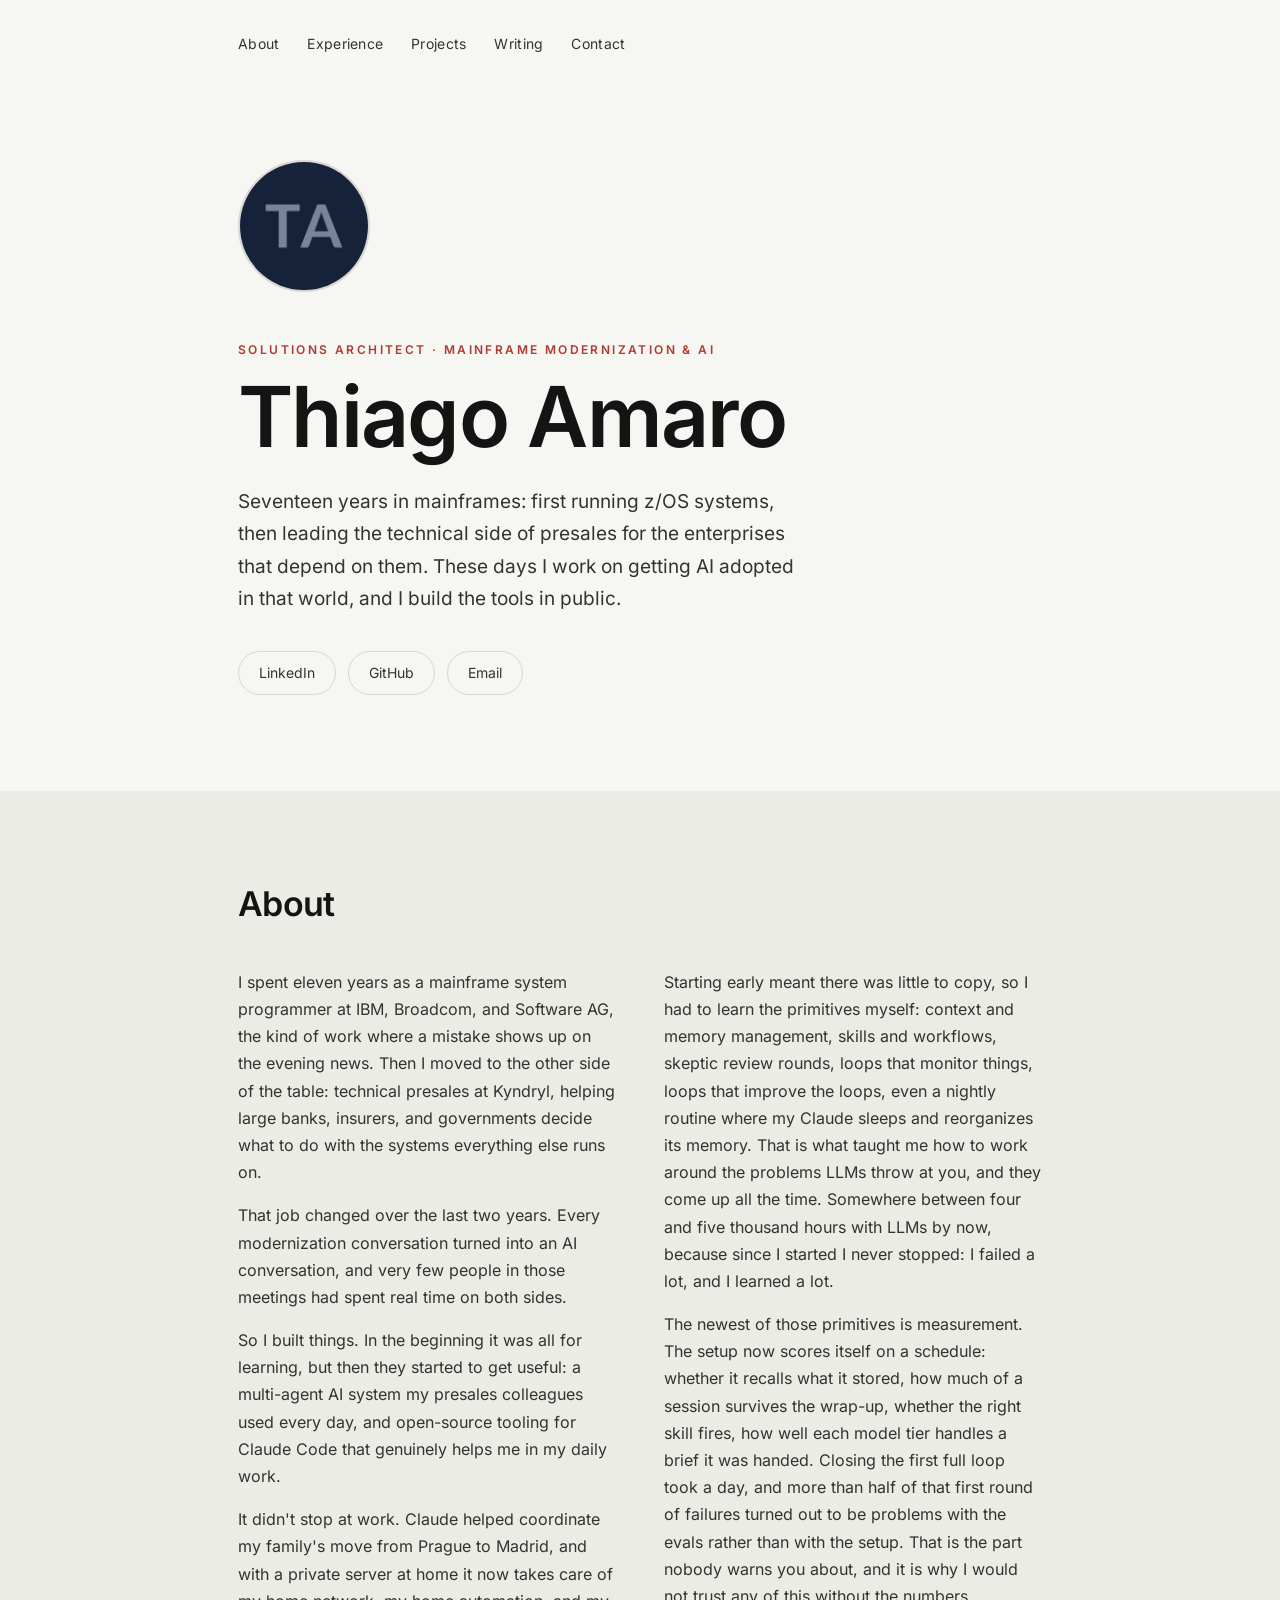
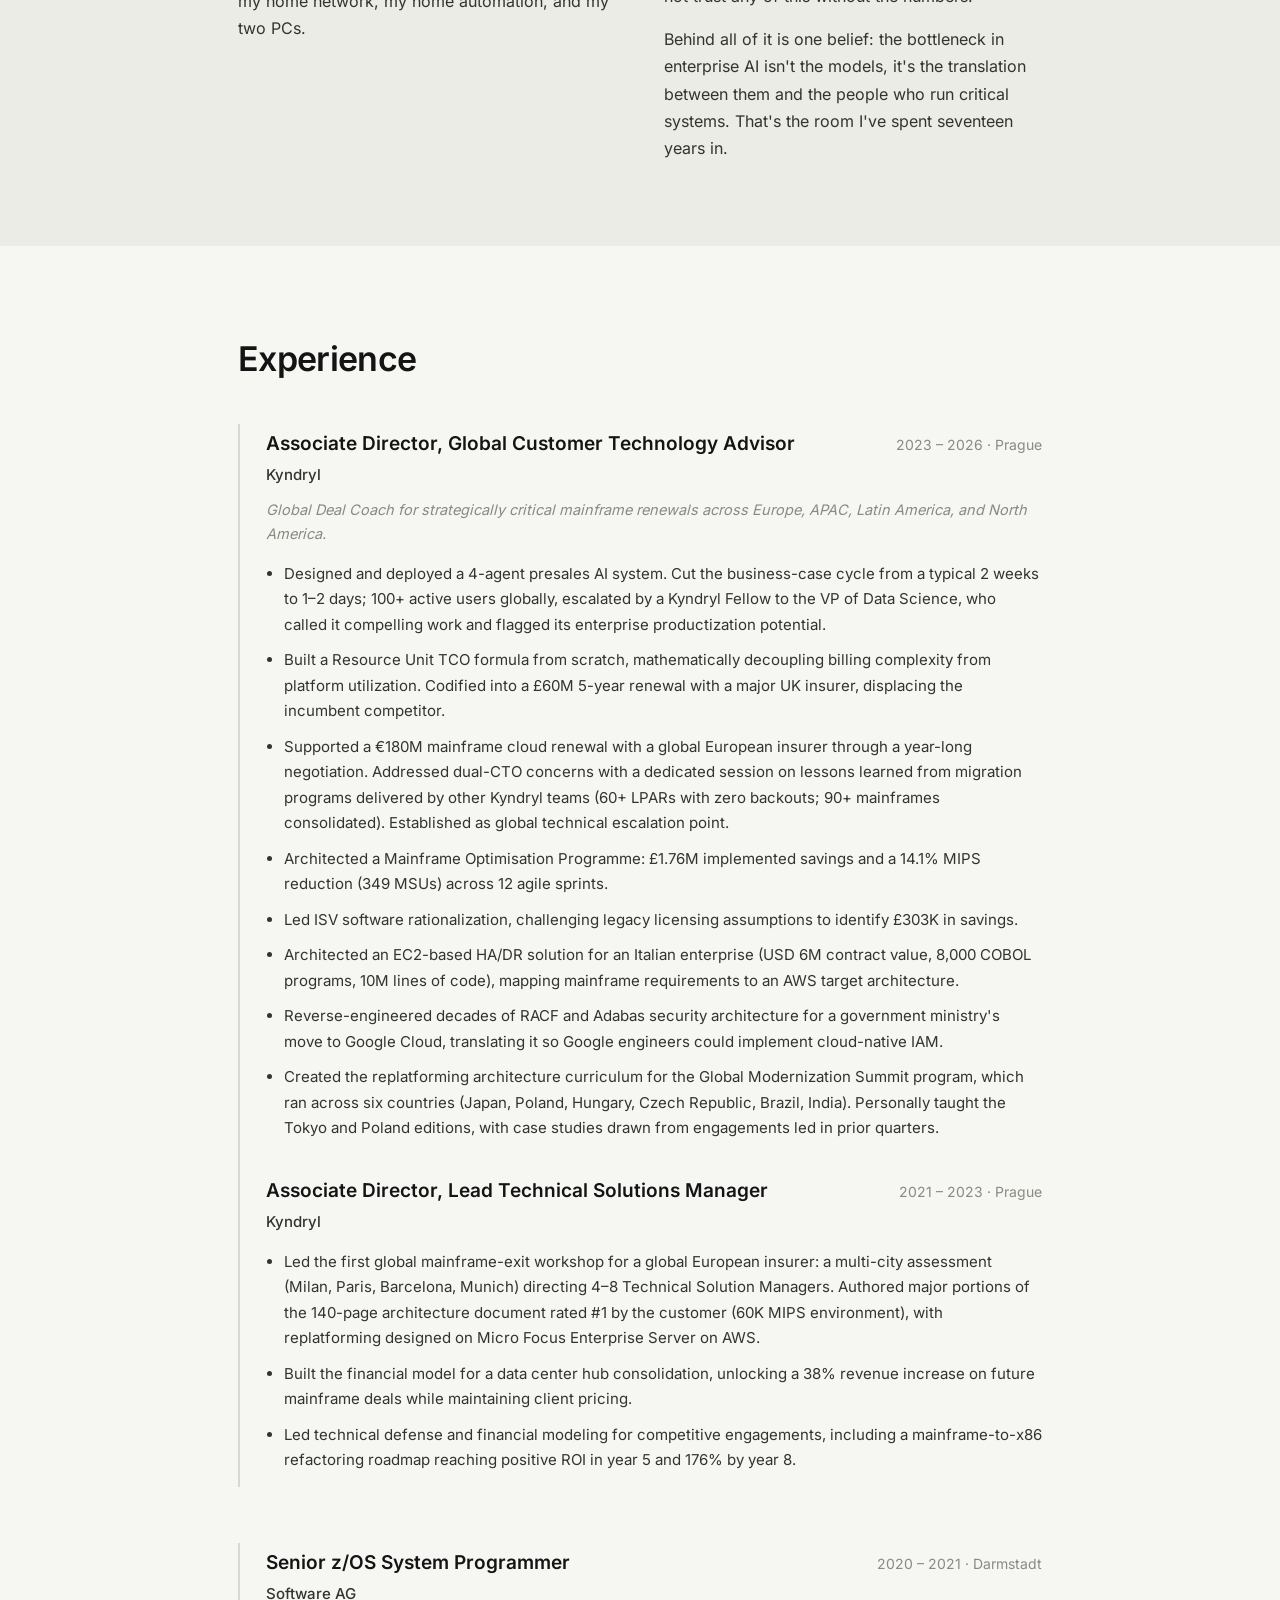
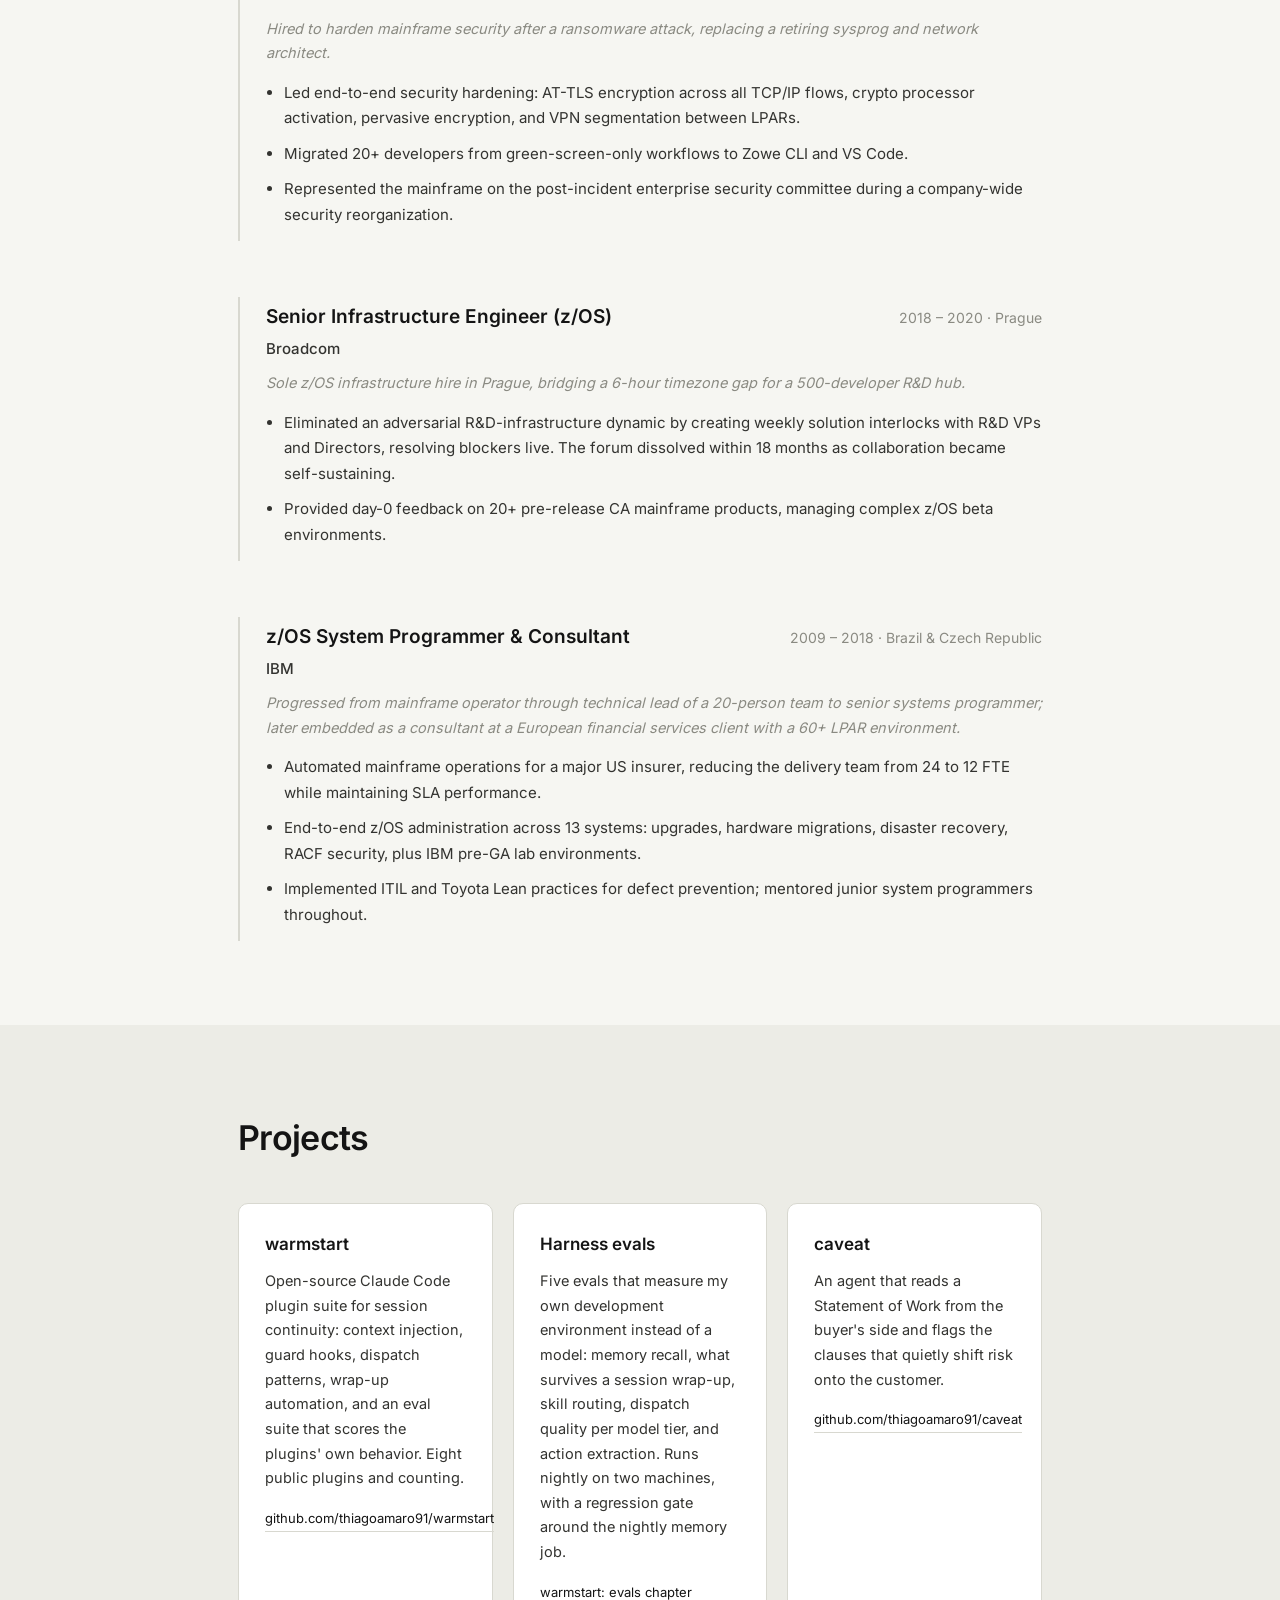
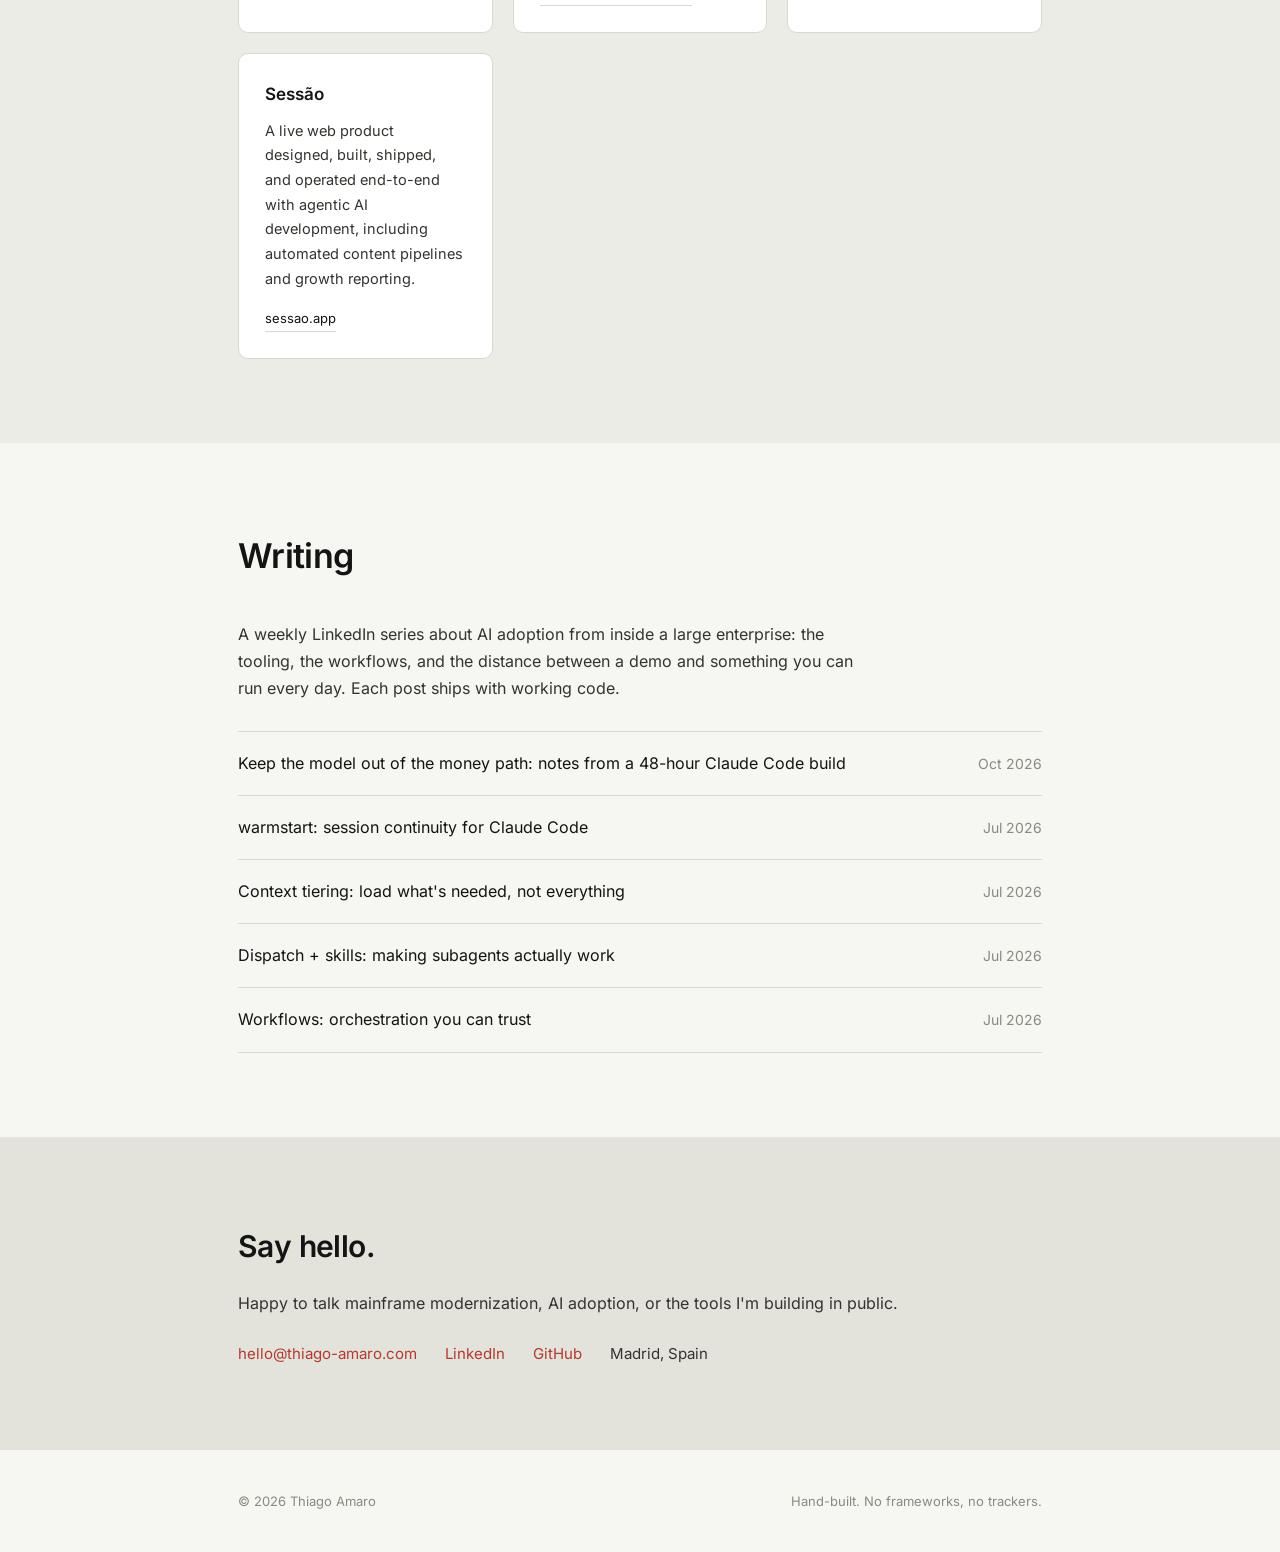
==== index.html @ dc3baa84 "writing: hackathon write-up page with animated figures (draft for review) Co-Authored-By: Claude Opu" ====
<!DOCTYPE html>
<html lang="en">
<head>
<meta charset="utf-8">
<meta name="viewport" content="width=device-width, initial-scale=1">
<title>Thiago Amaro | Solutions Architect, Mainframe Modernization &amp; AI</title>
<meta name="description" content="Seventeen years in mainframes: first running z/OS systems, then leading the technical side of presales. Now working on AI adoption in the enterprise, tools built in public.">
<meta property="og:title" content="Thiago Amaro | Solutions Architect">
<meta property="og:description" content="Mainframe modernization and AI. Building in public.">
<meta property="og:url" content="https://thiago-amaro.com">
<meta property="og:type" content="website">
<meta name="theme-color" media="(prefers-color-scheme: light)" content="#f6f6f2">
<meta name="theme-color" media="(prefers-color-scheme: dark)" content="#111111">
<link rel="icon" type="image/svg+xml" href="assets/favicon.svg">
<link rel="stylesheet" href="styles.css">
</head>
<body>

<nav>
  <div class="wrap">
    <a href="#about">About</a>
    <a href="#experience">Experience</a>
    <a href="#projects">Projects</a>
    <a href="#writing">Writing</a>
    <a href="#contact">Contact</a>
  </div>
</nav>

<header class="hero">
  <div class="wrap">
    <img class="avatar" src="assets/headshot.jpg" alt="Thiago Amaro" width="132" height="132">
    <div class="eyebrow">Solutions Architect &middot; Mainframe Modernization &amp; AI</div>
    <h1>Thiago Amaro</h1>
    <p class="pitch">Seventeen years in mainframes: first running z/OS systems, then leading the technical side of presales for the enterprises that depend on them. These days I work on getting AI adopted in that world, and I build the tools in public.</p>
    <div class="hero-links">
      <a href="https://www.linkedin.com/in/thiagoamarosilva/">LinkedIn</a>
      <a href="https://github.com/thiagoamaro91">GitHub</a>
      <a href="#contact">Email</a>
    </div>
  </div>
</header>


<section class="alt" id="about">
  <div class="wrap">
    <h2>About</h2>
    <div class="cols">
      <div>
        <p>I spent eleven years as a mainframe system programmer at IBM, Broadcom, and Software AG, the kind of work where a mistake shows up on the evening news. Then I moved to the other side of the table: technical presales at Kyndryl, helping large banks, insurers, and governments decide what to do with the systems everything else runs on.</p>
        <p>That job changed over the last two years. Every modernization conversation turned into an AI conversation, and very few people in those meetings had spent real time on both sides.</p>
        <p>So I built things. In the beginning it was all for learning, but then they started to get useful: a multi-agent AI system my presales colleagues used every day, and open-source tooling for Claude Code that genuinely helps me in my daily work.</p>
        <p>It didn't stop at work. Claude helped coordinate my family's move from Prague to Madrid, and with a private server at home it now takes care of my home network, my home automation, and my two PCs.</p>
      </div>
      <div>
        <p>Starting early meant there was little to copy, so I had to learn the primitives myself: context and memory management, skills and workflows, skeptic review rounds, loops that monitor things, loops that improve the loops, even a nightly routine where my Claude sleeps and reorganizes its memory. That is what taught me how to work around the problems LLMs throw at you, and they come up all the time. Somewhere between four and five thousand hours with LLMs by now, because since I started I never stopped: I failed a lot, and I learned a lot.</p>
        <p>The newest of those primitives is measurement. The setup now scores itself on a schedule: whether it recalls what it stored, how much of a session survives the wrap-up, whether the right skill fires, how well each model tier handles a brief it was handed. Closing the first full loop took a day, and more than half of that first round of failures turned out to be problems with the evals rather than with the setup. That is the part nobody warns you about, and it is why I would not trust any of this without the numbers.</p>
        <p>Behind all of it is one belief: the bottleneck in enterprise AI isn't the models, it's the translation between them and the people who run critical systems. That's the room I've spent seventeen years in.</p>
      </div>
    </div>
  </div>
</section>

<section id="experience">
  <div class="wrap">
    <h2>Experience</h2>

    <div class="job">
      <div class="job-head">
        <div><h3>Associate Director, Global Customer Technology Advisor</h3><div class="org">Kyndryl</div></div>
        <div class="dates">2023 &ndash; 2026 &middot; Prague</div>
      </div>
      <p class="role-context">Global Deal Coach for strategically critical mainframe renewals across Europe, APAC, Latin America, and North America.</p>
      <ul>
        <li>Designed and deployed a 4-agent presales AI system. Cut the business-case cycle from a typical 2 weeks to 1&ndash;2 days; 100+ active users globally, escalated by a Kyndryl Fellow to the VP of Data Science, who called it compelling work and flagged its enterprise productization potential.</li>
        <li>Built a Resource Unit TCO formula from scratch, mathematically decoupling billing complexity from platform utilization. Codified into a £60M 5-year renewal with a major UK insurer, displacing the incumbent competitor.</li>
        <li>Supported a €180M mainframe cloud renewal with a global European insurer through a year-long negotiation. Addressed dual-CTO concerns with a dedicated session on lessons learned from migration programs delivered by other Kyndryl teams (60+ LPARs with zero backouts; 90+ mainframes consolidated). Established as global technical escalation point.</li>
        <li>Architected a Mainframe Optimisation Programme: £1.76M implemented savings and a 14.1% MIPS reduction (349 MSUs) across 12 agile sprints.</li>
        <li>Led ISV software rationalization, challenging legacy licensing assumptions to identify £303K in savings.</li>
        <li>Architected an EC2-based HA/DR solution for an Italian enterprise (USD 6M contract value, 8,000 COBOL programs, 10M lines of code), mapping mainframe requirements to an AWS target architecture.</li>
        <li>Reverse-engineered decades of RACF and Adabas security architecture for a government ministry's move to Google Cloud, translating it so Google engineers could implement cloud-native IAM.</li>
        <li>Created the replatforming architecture curriculum for the Global Modernization Summit program, which ran across six countries (Japan, Poland, Hungary, Czech Republic, Brazil, India). Personally taught the Tokyo and Poland editions, with case studies drawn from engagements led in prior quarters.</li>
      </ul>

      <div class="job-head role2">
        <div><h3>Associate Director, Lead Technical Solutions Manager</h3><div class="org">Kyndryl</div></div>
        <div class="dates">2021 &ndash; 2023 &middot; Prague</div>
      </div>
      <ul>
        <li>Led the first global mainframe-exit workshop for a global European insurer: a multi-city assessment (Milan, Paris, Barcelona, Munich) directing 4&ndash;8 Technical Solution Managers. Authored major portions of the 140-page architecture document rated #1 by the customer (60K MIPS environment), with replatforming designed on Micro Focus Enterprise Server on AWS.</li>
        <li>Built the financial model for a data center hub consolidation, unlocking a 38% revenue increase on future mainframe deals while maintaining client pricing.</li>
        <li>Led technical defense and financial modeling for competitive engagements, including a mainframe-to-x86 refactoring roadmap reaching positive ROI in year 5 and 176% by year 8.</li>
      </ul>
    </div>

    <div class="job">
      <div class="job-head">
        <div><h3>Senior z/OS System Programmer</h3><div class="org">Software AG</div></div>
        <div class="dates">2020 &ndash; 2021 &middot; Darmstadt</div>
      </div>
      <p class="role-context">Hired to harden mainframe security after a ransomware attack, replacing a retiring sysprog and network architect.</p>
      <ul>
        <li>Led end-to-end security hardening: AT-TLS encryption across all TCP/IP flows, crypto processor activation, pervasive encryption, and VPN segmentation between LPARs.</li>
        <li>Migrated 20+ developers from green-screen-only workflows to Zowe CLI and VS Code.</li>
        <li>Represented the mainframe on the post-incident enterprise security committee during a company-wide security reorganization.</li>
      </ul>
    </div>

    <div class="job">
      <div class="job-head">
        <div><h3>Senior Infrastructure Engineer (z/OS)</h3><div class="org">Broadcom</div></div>
        <div class="dates">2018 &ndash; 2020 &middot; Prague</div>
      </div>
      <p class="role-context">Sole z/OS infrastructure hire in Prague, bridging a 6-hour timezone gap for a 500-developer R&amp;D hub.</p>
      <ul>
        <li>Eliminated an adversarial R&amp;D-infrastructure dynamic by creating weekly solution interlocks with R&amp;D VPs and Directors, resolving blockers live. The forum dissolved within 18 months as collaboration became self-sustaining.</li>
        <li>Provided day-0 feedback on 20+ pre-release CA mainframe products, managing complex z/OS beta environments.</li>
      </ul>
    </div>

    <div class="job">
      <div class="job-head">
        <div><h3>z/OS System Programmer &amp; Consultant</h3><div class="org">IBM</div></div>
        <div class="dates">2009 &ndash; 2018 &middot; Brazil &amp; Czech Republic</div>
      </div>
      <p class="role-context">Progressed from mainframe operator through technical lead of a 20-person team to senior systems programmer; later embedded as a consultant at a European financial services client with a 60+ LPAR environment.</p>
      <ul>
        <li>Automated mainframe operations for a major US insurer, reducing the delivery team from 24 to 12 FTE while maintaining SLA performance.</li>
        <li>End-to-end z/OS administration across 13 systems: upgrades, hardware migrations, disaster recovery, RACF security, plus IBM pre-GA lab environments.</li>
        <li>Implemented ITIL and Toyota Lean practices for defect prevention; mentored junior system programmers throughout.</li>
      </ul>
    </div>

  </div>
</section>

<section class="alt" id="projects">
  <div class="wrap">
    <h2>Projects</h2>
    <div class="grid">
      <div class="proj">
        <h3>warmstart</h3>
        <p>Open-source Claude Code plugin suite for session continuity: context injection, guard hooks, dispatch patterns, wrap-up automation, and an eval suite that scores the plugins' own behavior. Eight public plugins and counting.</p>
        <a href="https://github.com/thiagoamaro91/warmstart">github.com/thiagoamaro91/warmstart</a>
      </div>
      <div class="proj">
        <h3>Harness evals</h3>
        <p>Five evals that measure my own development environment instead of a model: memory recall, what survives a session wrap-up, skill routing, dispatch quality per model tier, and action extraction. Runs nightly on two machines, with a regression gate around the nightly memory job.</p>
        <a href="https://github.com/thiagoamaro91/warmstart/tree/main/evals">warmstart: evals chapter</a>
      </div>
      <div class="proj">
        <h3>caveat</h3>
        <p>An agent that reads a Statement of Work from the buyer's side and flags the clauses that quietly shift risk onto the customer.</p>
        <a href="https://github.com/thiagoamaro91/caveat">github.com/thiagoamaro91/caveat</a>
      </div>
      <div class="proj">
        <h3>Sessão</h3>
        <p>A live web product designed, built, shipped, and operated end-to-end with agentic AI development, including automated content pipelines and growth reporting.</p>
        <a href="https://sessao.app">sessao.app</a>
      </div>
    </div>
  </div>
</section>

<section id="writing">
  <div class="wrap">
    <h2>Writing</h2>
    <p class="series-note">A weekly LinkedIn series about AI adoption from inside a large enterprise: the tooling, the workflows, and the distance between a demo and something you can run every day. Each post ships with working code.</p>
    <div class="post">
      <a href="writing/hackathon-madrid/">Keep the model out of the money path: notes from a 48-hour Claude Code build</a>
      <span class="date">Oct 2026</span>
    </div>
    <div class="post">
      <a href="https://www.linkedin.com/posts/thiagoamarosilva_this-week-i-said-id-start-small-with-something-ugcPost-7483789838077374464-bOV5/">warmstart: session continuity for Claude Code</a>
      <span class="date">Jul 2026</span>
    </div>
    <div class="post">
      <a href="https://www.linkedin.com/feed/update/urn:li:activity:7484247660661506049/">Context tiering: load what's needed, not everything</a>
      <span class="date">Jul 2026</span>
    </div>
    <div class="post">
      <a href="https://www.linkedin.com/feed/update/urn:li:activity:7484966359957864448/">Dispatch + skills: making subagents actually work</a>
      <span class="date">Jul 2026</span>
    </div>
    <div class="post">
      <a href="https://www.linkedin.com/feed/update/urn:li:ugcPost:7485718754266550273/">Workflows: orchestration you can trust</a>
      <span class="date">Jul 2026</span>
    </div>
  </div>
</section>

<section class="contact" id="contact">
  <div class="wrap">
    <div class="big">Say hello.</div>
    <p>Happy to talk mainframe modernization, AI adoption, or the tools I'm building in public.</p>
    <div class="rows">
      <a href="mailto:hello@thiago-amaro.com">hello@thiago-amaro.com</a>
      <a href="https://www.linkedin.com/in/thiagoamarosilva/">LinkedIn</a>
      <a href="https://github.com/thiagoamaro91">GitHub</a>
      <span>Madrid, Spain</span>
    </div>
  </div>
</section>

<footer>
  <div class="wrap">
    <span>&copy; 2026 Thiago Amaro</span>
    <span>Hand-built. No frameworks, no trackers.</span>
  </div>
</footer>

</body>
</html>
---- styles.css ----
@font-face { font-family: 'Inter'; font-style: normal; font-weight: 400; font-display: swap; src: url('assets/fonts/inter-v20-latin-regular.woff2') format('woff2'); }
  @font-face { font-family: 'Inter'; font-style: normal; font-weight: 500; font-display: swap; src: url('assets/fonts/inter-v20-latin-500.woff2') format('woff2'); }
  @font-face { font-family: 'Inter'; font-style: normal; font-weight: 600; font-display: swap; src: url('assets/fonts/inter-v20-latin-600.woff2') format('woff2'); }

  /* Swiss theme: light is the default, dark follows the visitor's OS setting */
  :root {
    color-scheme: light dark;
    --bg: #f6f6f2;
    --bg-alt: #ecece6;
    --bg-deep: #e3e3db;
    --card: #ffffff;
    --border: #d8d8d0;
    --cream: #141414;
    --body: #333330;
    --muted: #8a8a82;
    --accent: #b13a32;
  }
  @media (prefers-color-scheme: dark) {
    :root {
      --bg: #111111;
      --bg-alt: #171717;
      --bg-deep: #0a0a0a;
      --card: #1b1b1b;
      --border: #2e2e2e;
      --cream: #f2f2ee;
      --body: #a3a39c;
      --muted: #757570;
      --accent: #cd5247;
    }
  }
  * { margin: 0; padding: 0; box-sizing: border-box; }
  html { scroll-behavior: smooth; }
  body { background: var(--bg); color: var(--body); font-family: 'Inter', -apple-system, sans-serif; font-size: 16px; line-height: 1.7; }
  .wrap { max-width: 860px; margin: 0 auto; padding: 0 28px; }
  section { padding: 84px 0; }

  nav { padding: 32px 0; }
  nav .wrap { display: flex; gap: 28px; flex-wrap: wrap; }
  nav a { color: var(--body); text-decoration: none; font-size: 14px; letter-spacing: 0.02em; }
  nav a:hover { color: var(--accent); }

  h1, h2, .serif { font-family: 'Inter', Helvetica, Arial, sans-serif; font-weight: 600; letter-spacing: -0.02em; color: var(--cream); }
  h2 { font-size: 34px; margin-bottom: 36px; }

  /* Hero */
  .hero { padding: 72px 0 96px; }
  .avatar { width: 132px; height: 132px; border-radius: 50%; border: 2px solid var(--border); object-fit: cover; margin-bottom: 40px; }
  .eyebrow { font-size: 12px; letter-spacing: 0.2em; text-transform: uppercase; color: var(--accent); font-weight: 600; margin-bottom: 14px; }
  h1 { font-size: clamp(52px, 9vw, 84px); line-height: 1.02; margin-bottom: 26px; }
  .pitch { font-size: 19px; max-width: 560px; color: var(--body); }
  .hero-links { margin-top: 36px; display: flex; gap: 12px; }
  .hero-links a { display: inline-block; padding: 9px 20px; border: 1px solid var(--border); border-radius: 999px; color: var(--body); text-decoration: none; font-size: 14px; }
  .hero-links a:hover { border-color: var(--accent); color: var(--accent); }


  /* About */
  .alt { background: var(--bg-alt); }
  .cols { display: grid; grid-template-columns: 1fr 1fr; gap: 48px; }
  @media (max-width: 700px) { .cols { grid-template-columns: 1fr; } }
  .cols p + p { margin-top: 16px; }
  .cols a { color: var(--accent); text-decoration: none; }

  /* Experience */
  .job { border-left: 2px solid var(--border); padding: 4px 0 4px 26px; margin-bottom: 56px; }
  .job:last-child { margin-bottom: 0; }
  .job-head { display: flex; justify-content: space-between; align-items: baseline; gap: 16px; flex-wrap: wrap; }
  .job h3 { color: var(--cream); font-size: 19px; font-weight: 600; font-family: 'Inter', sans-serif; }
  .job .org { color: var(--body); font-weight: 500; font-size: 15px; margin-top: 2px; }
  .job .dates { color: var(--muted); font-size: 14px; white-space: nowrap; }
  .job .role-context { font-size: 14.5px; color: var(--muted); font-style: italic; margin-top: 10px; }
  .job ul { margin-top: 14px; padding-left: 18px; }
  .job li { margin-bottom: 10px; font-size: 15px; }
  .job .role2 { margin-top: 34px; }

  /* Projects */
  .grid { display: grid; grid-template-columns: repeat(auto-fit, minmax(240px, 1fr)); gap: 20px; }
  .proj { background: var(--card); border: 1px solid var(--border); border-radius: 10px; padding: 26px; }
  .proj h3 { color: var(--cream); font-size: 17px; font-weight: 600; margin-bottom: 10px; }
  .proj p { font-size: 14.5px; }
  .proj a { display: inline-block; margin-top: 16px; color: var(--cream); font-size: 13px; text-decoration: none; border-bottom: 1px solid var(--border); padding-bottom: 2px; }
  .proj a:hover { color: var(--accent); border-color: var(--accent); }

  /* Writing */
  .post { display: flex; justify-content: space-between; align-items: baseline; gap: 20px; padding: 18px 0; border-bottom: 1px solid var(--border); }
  .post:first-of-type { border-top: 1px solid var(--border); }
  .post a { color: var(--cream); text-decoration: none; font-size: 16px; }
  .post a:hover { color: var(--accent); }
  .post .date { color: var(--muted); font-size: 14px; white-space: nowrap; }
  .series-note { margin-bottom: 28px; max-width: 620px; }

  /* Contact */
  .contact { background: var(--bg-deep); }
  .contact .big { font-family: 'Inter', Helvetica, Arial, sans-serif; font-weight: 600; letter-spacing: -0.02em; font-size: 30px; color: var(--cream); margin-bottom: 18px; }
  .contact a { color: var(--accent); text-decoration: none; }
  .contact .rows { margin-top: 24px; display: flex; gap: 28px; flex-wrap: wrap; font-size: 15px; }
  footer { padding: 40px 0; color: var(--muted); font-size: 13px; }
  footer .wrap { display: flex; justify-content: space-between; flex-wrap: wrap; gap: 8px; }
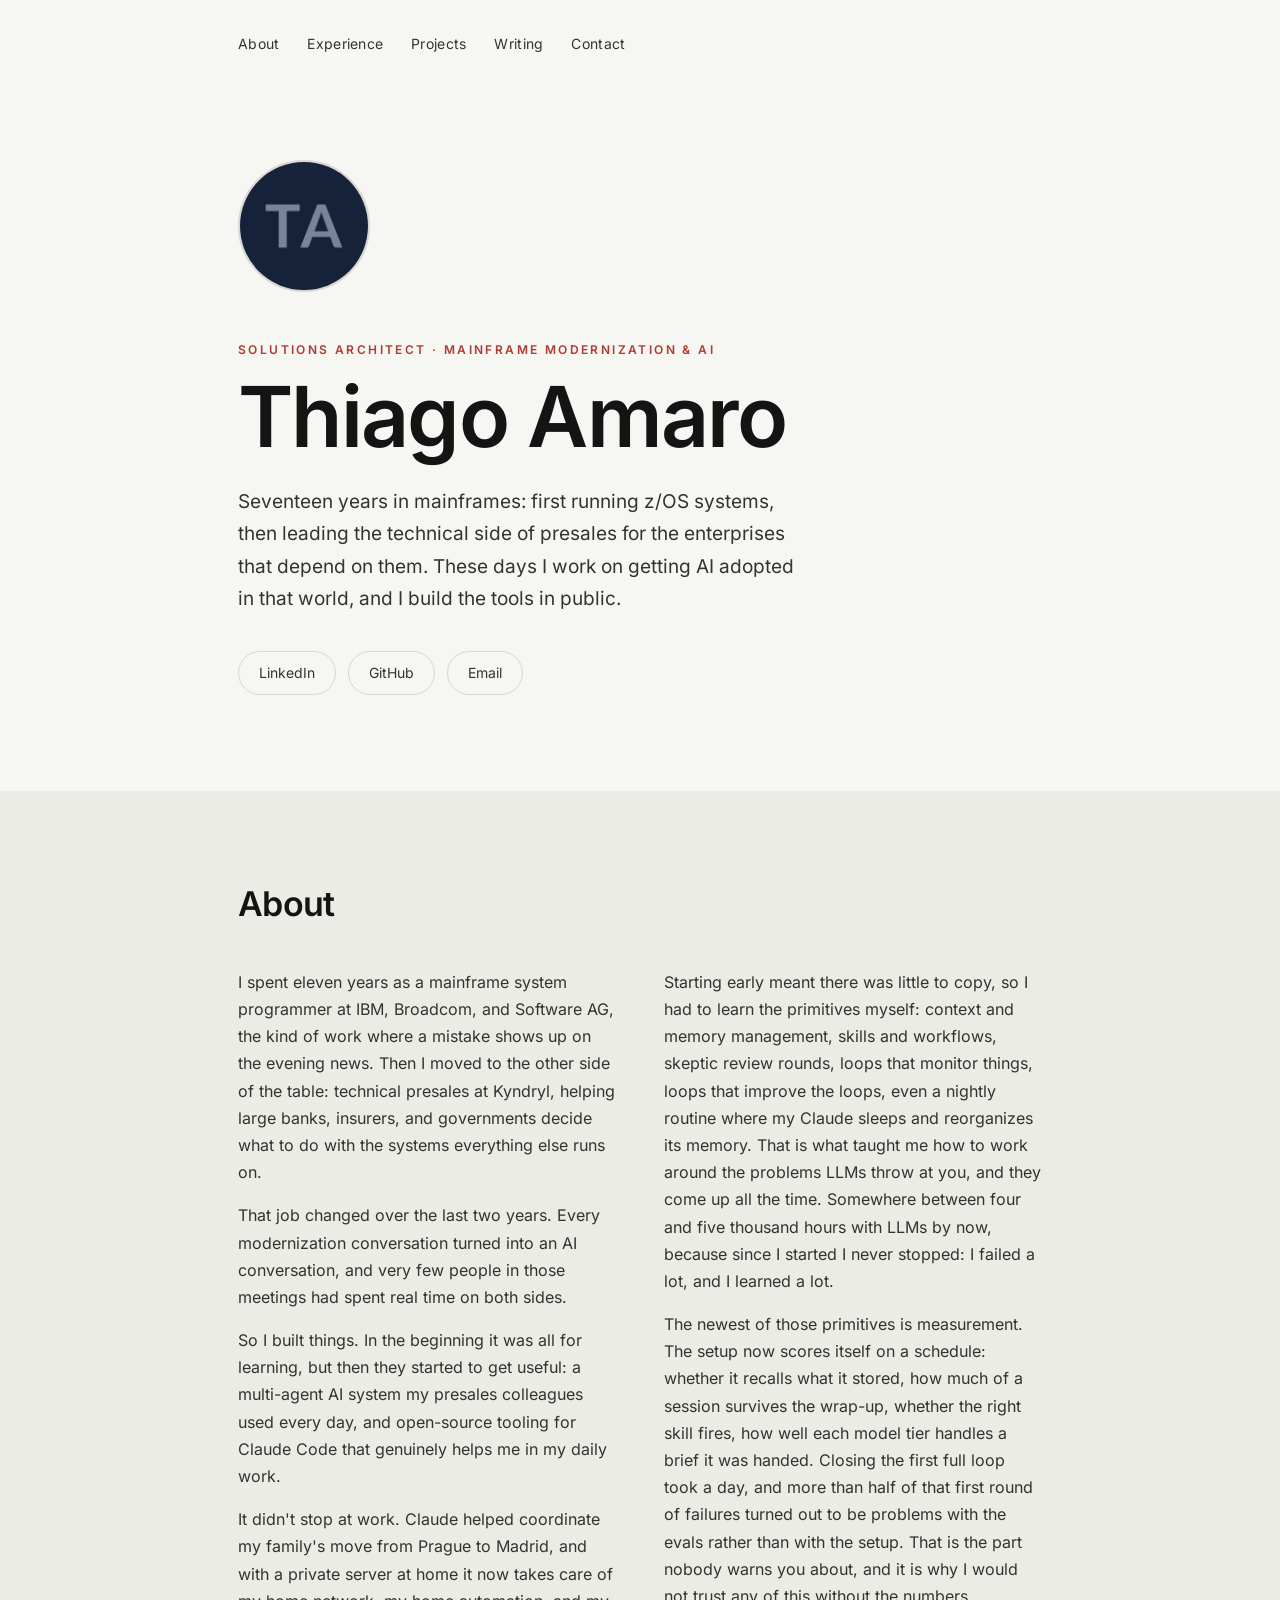
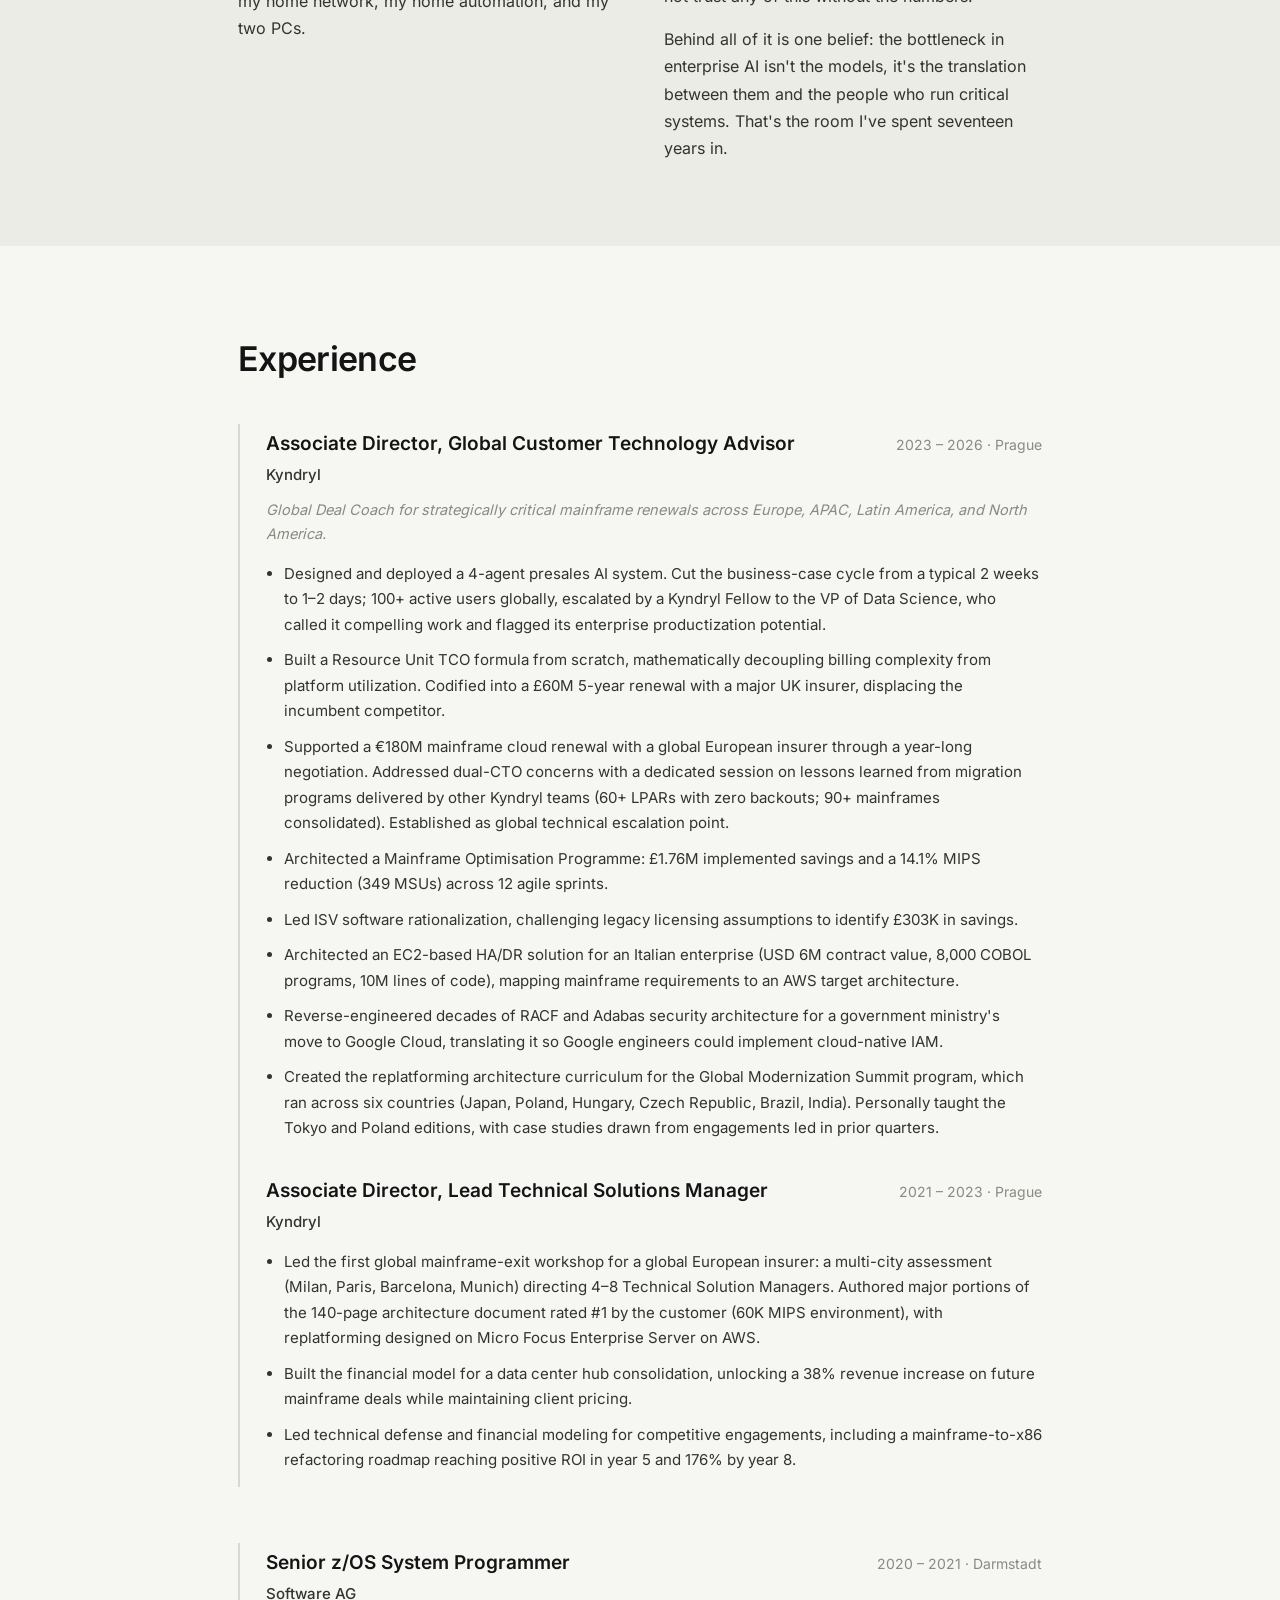
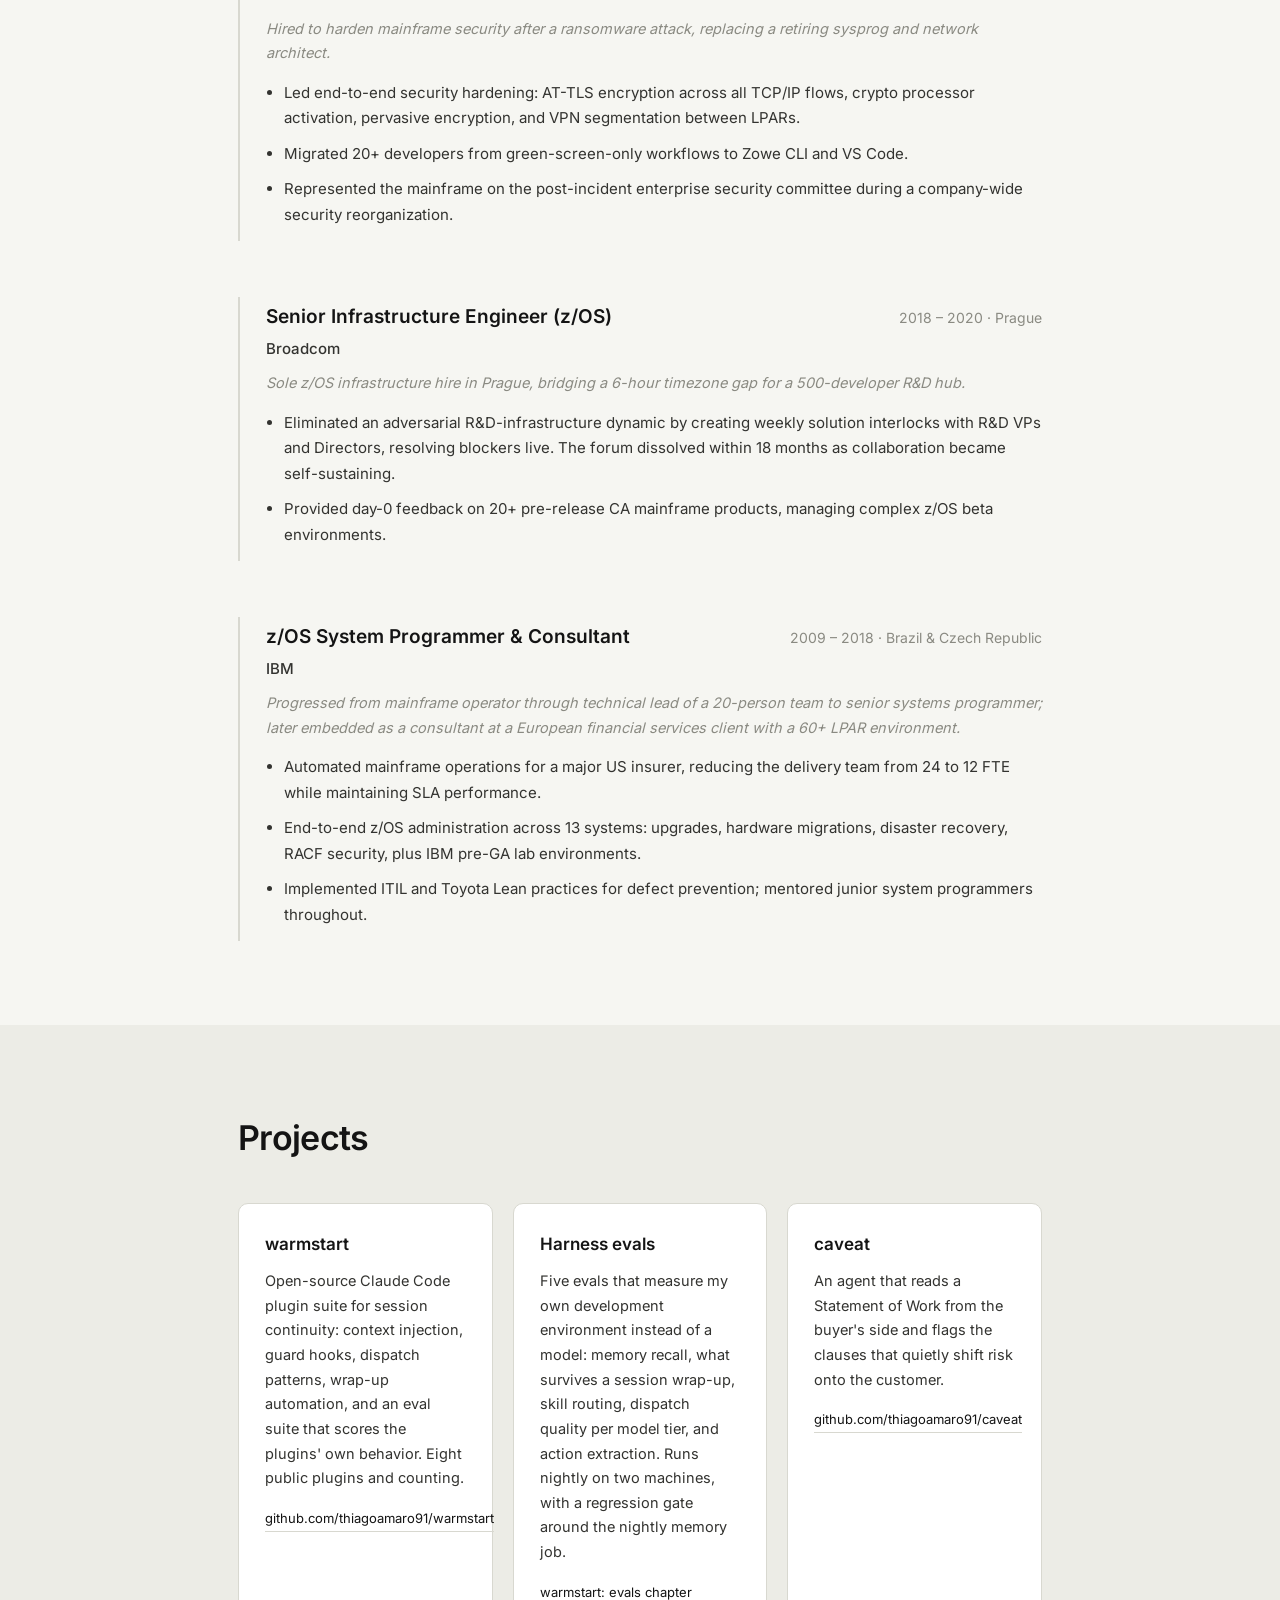
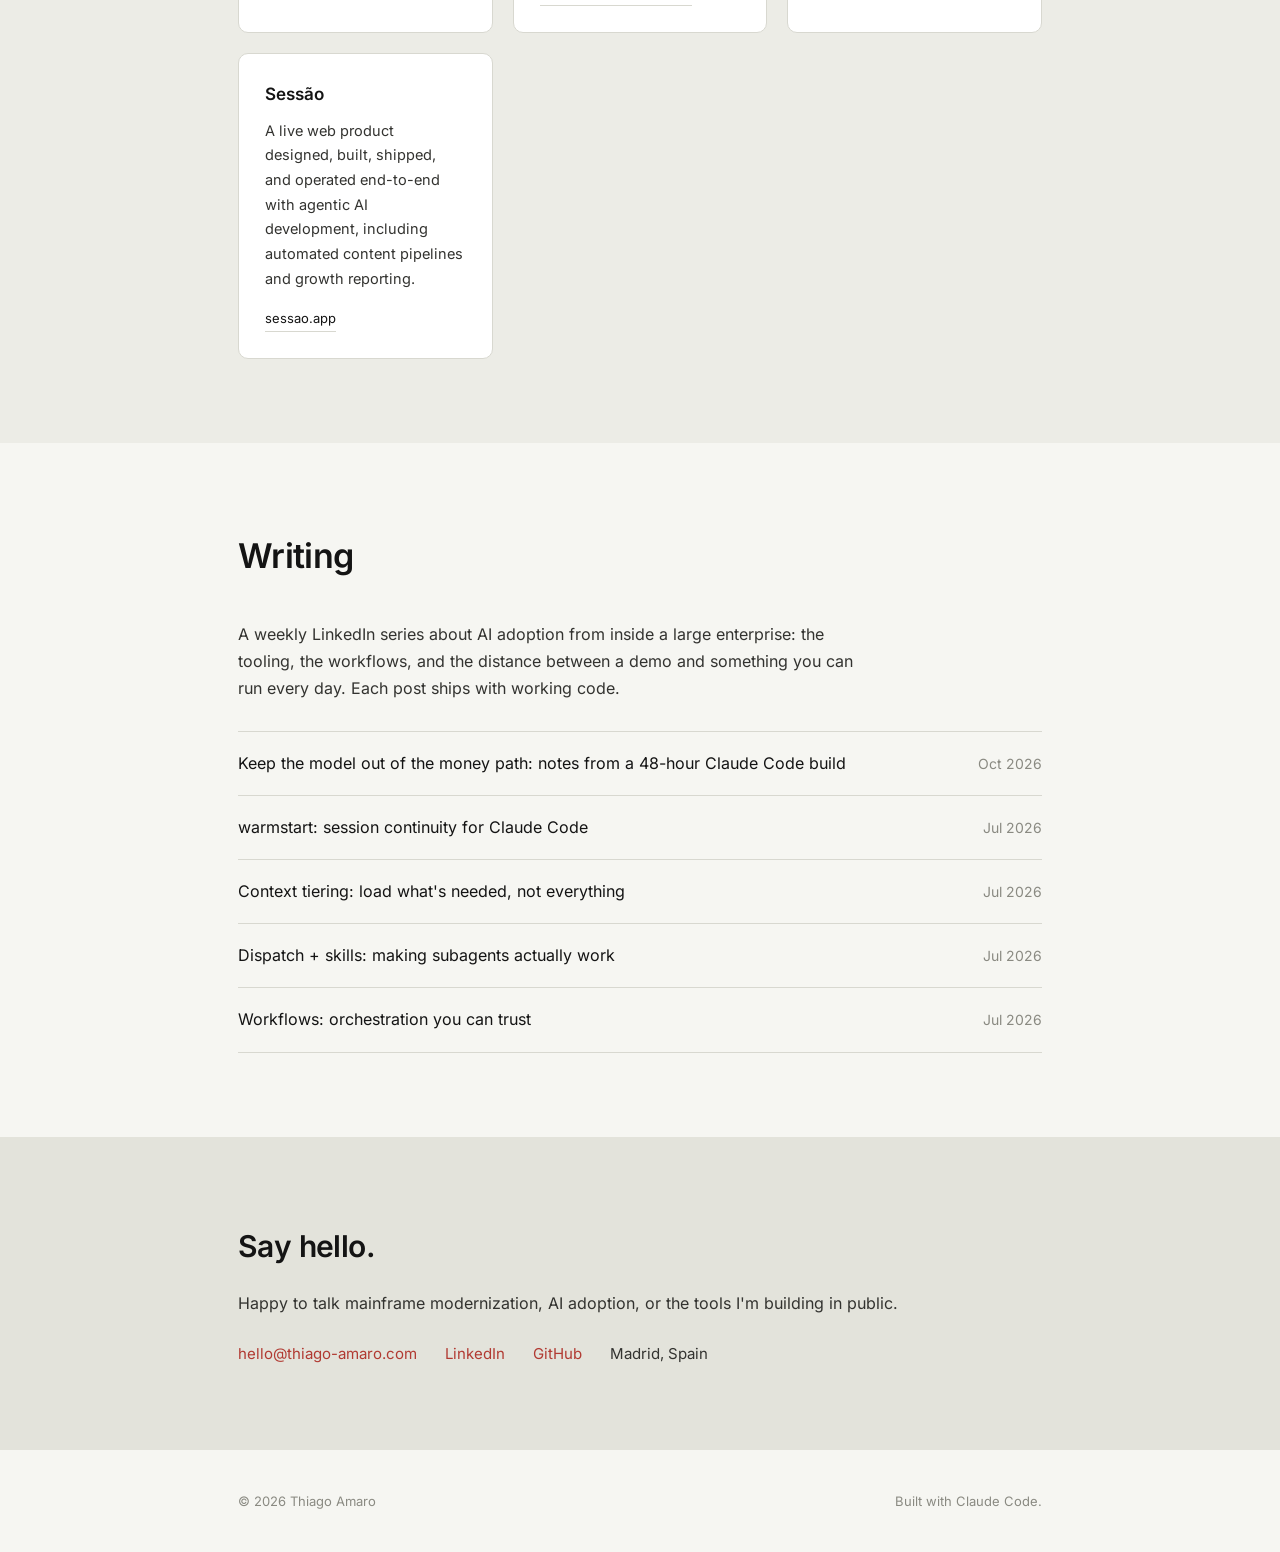
==== commit 21e6fb4e: "site: footer claims cut to "Built with Claude Code." on the home page and the write-up (owner: no ha" ====
--- a/index.html
+++ b/index.html
@@ -204,7 +204,7 @@
 <footer>
   <div class="wrap">
     <span>&copy; 2026 Thiago Amaro</span>
-    <span>Hand-built. No frameworks, no trackers.</span>
+    <span>Built with Claude Code.</span>
   </div>
 </footer>
 
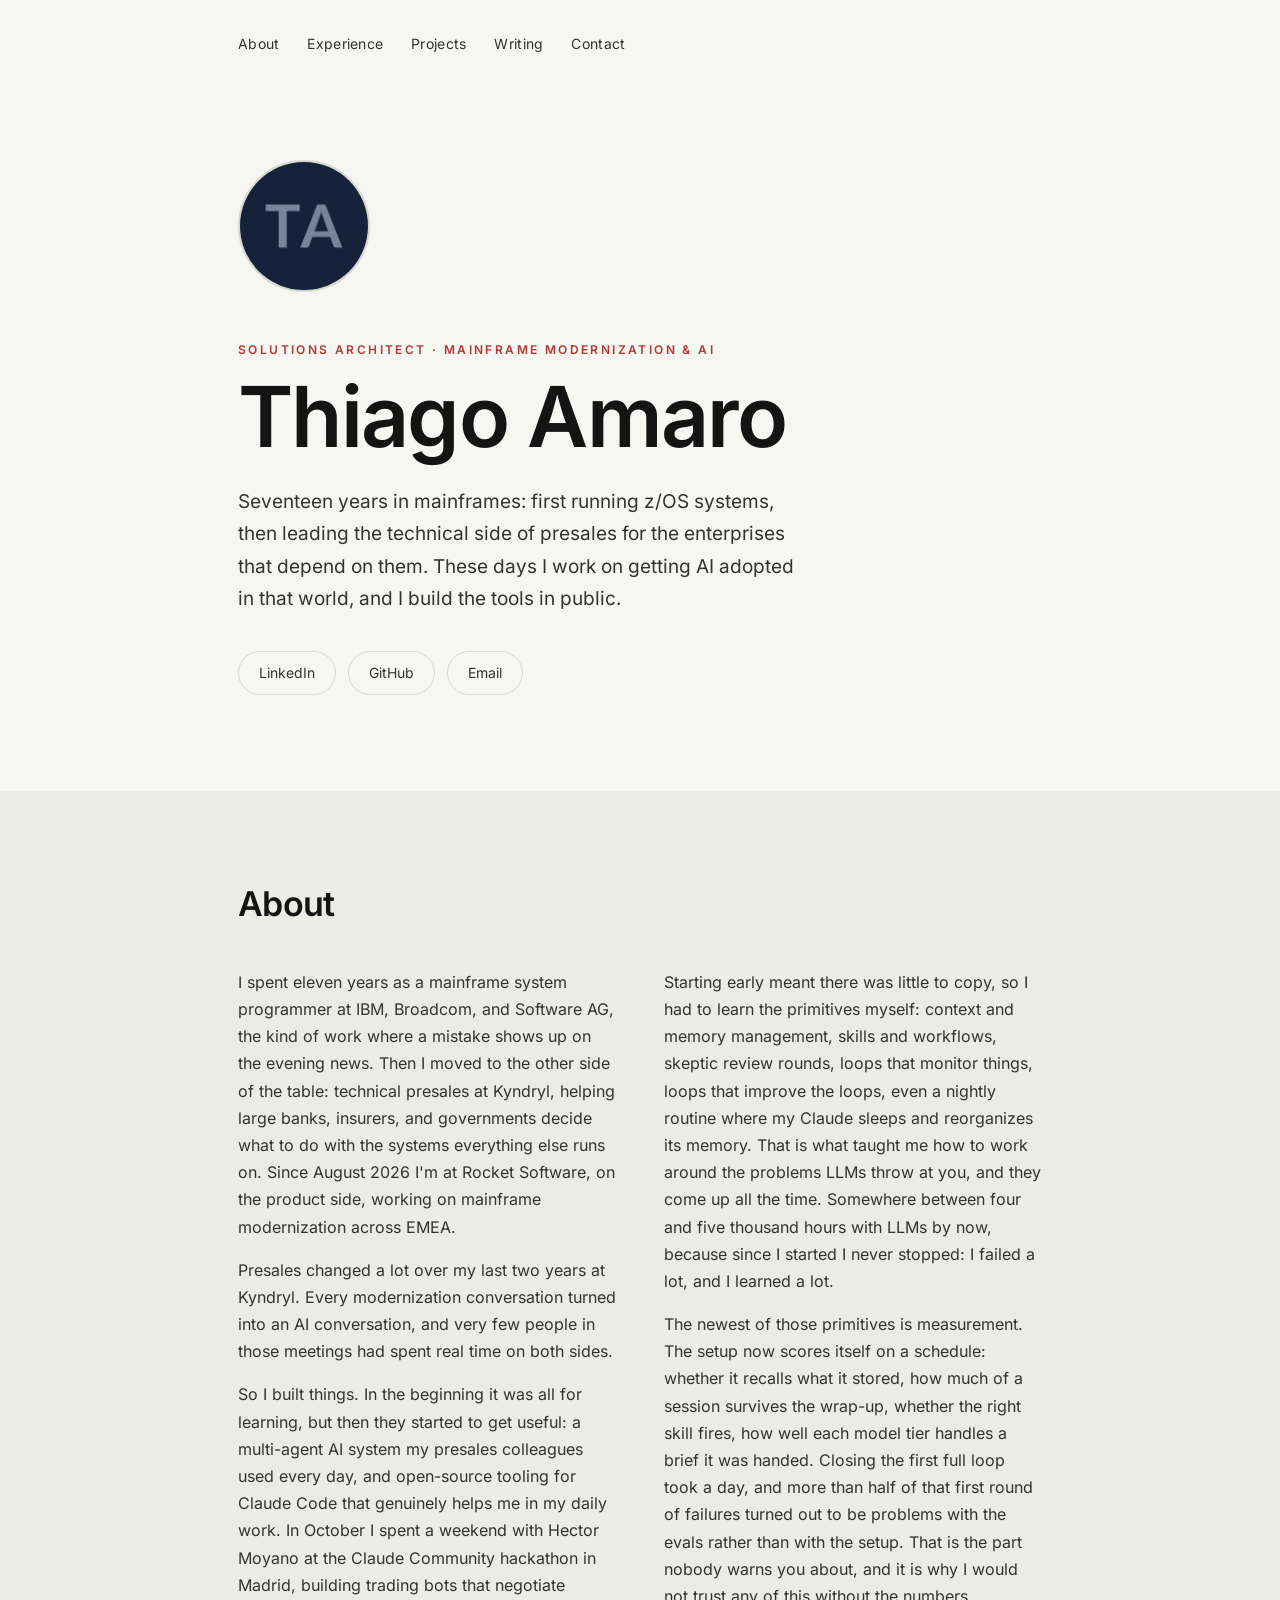
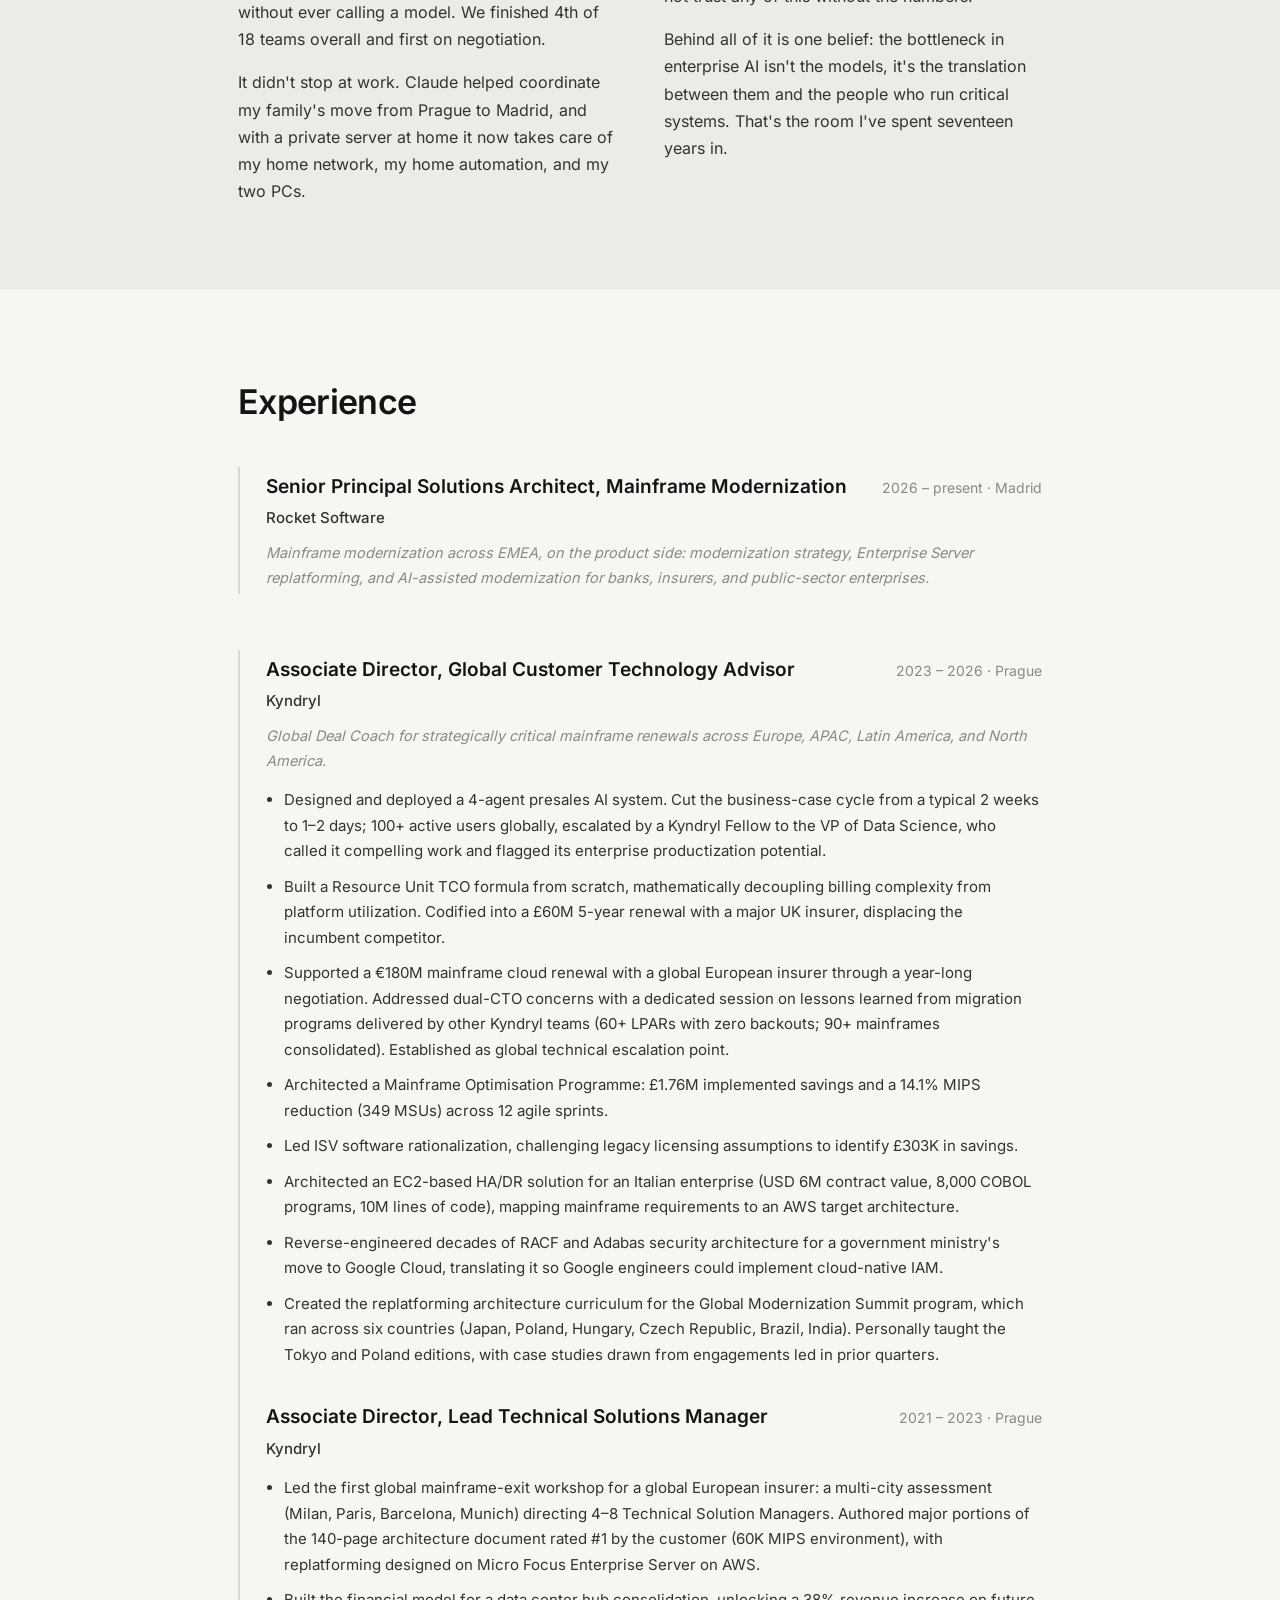
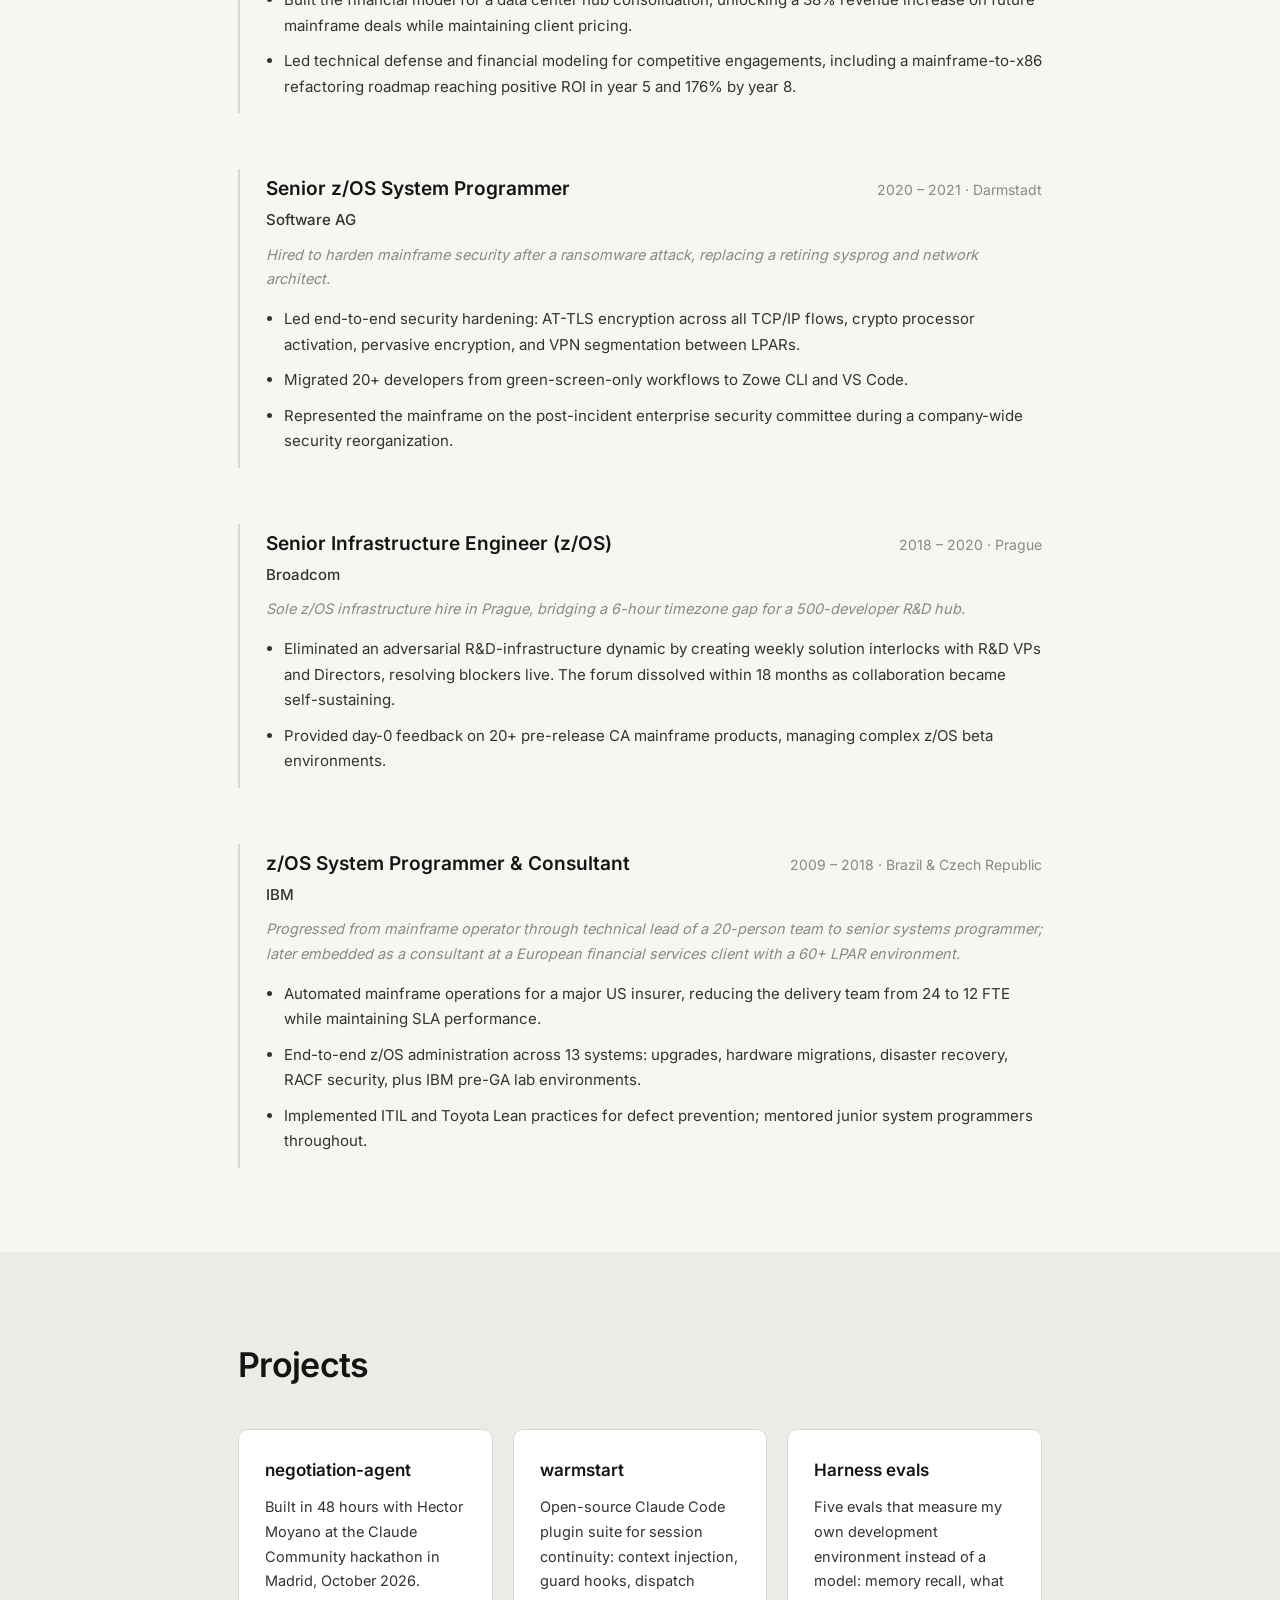
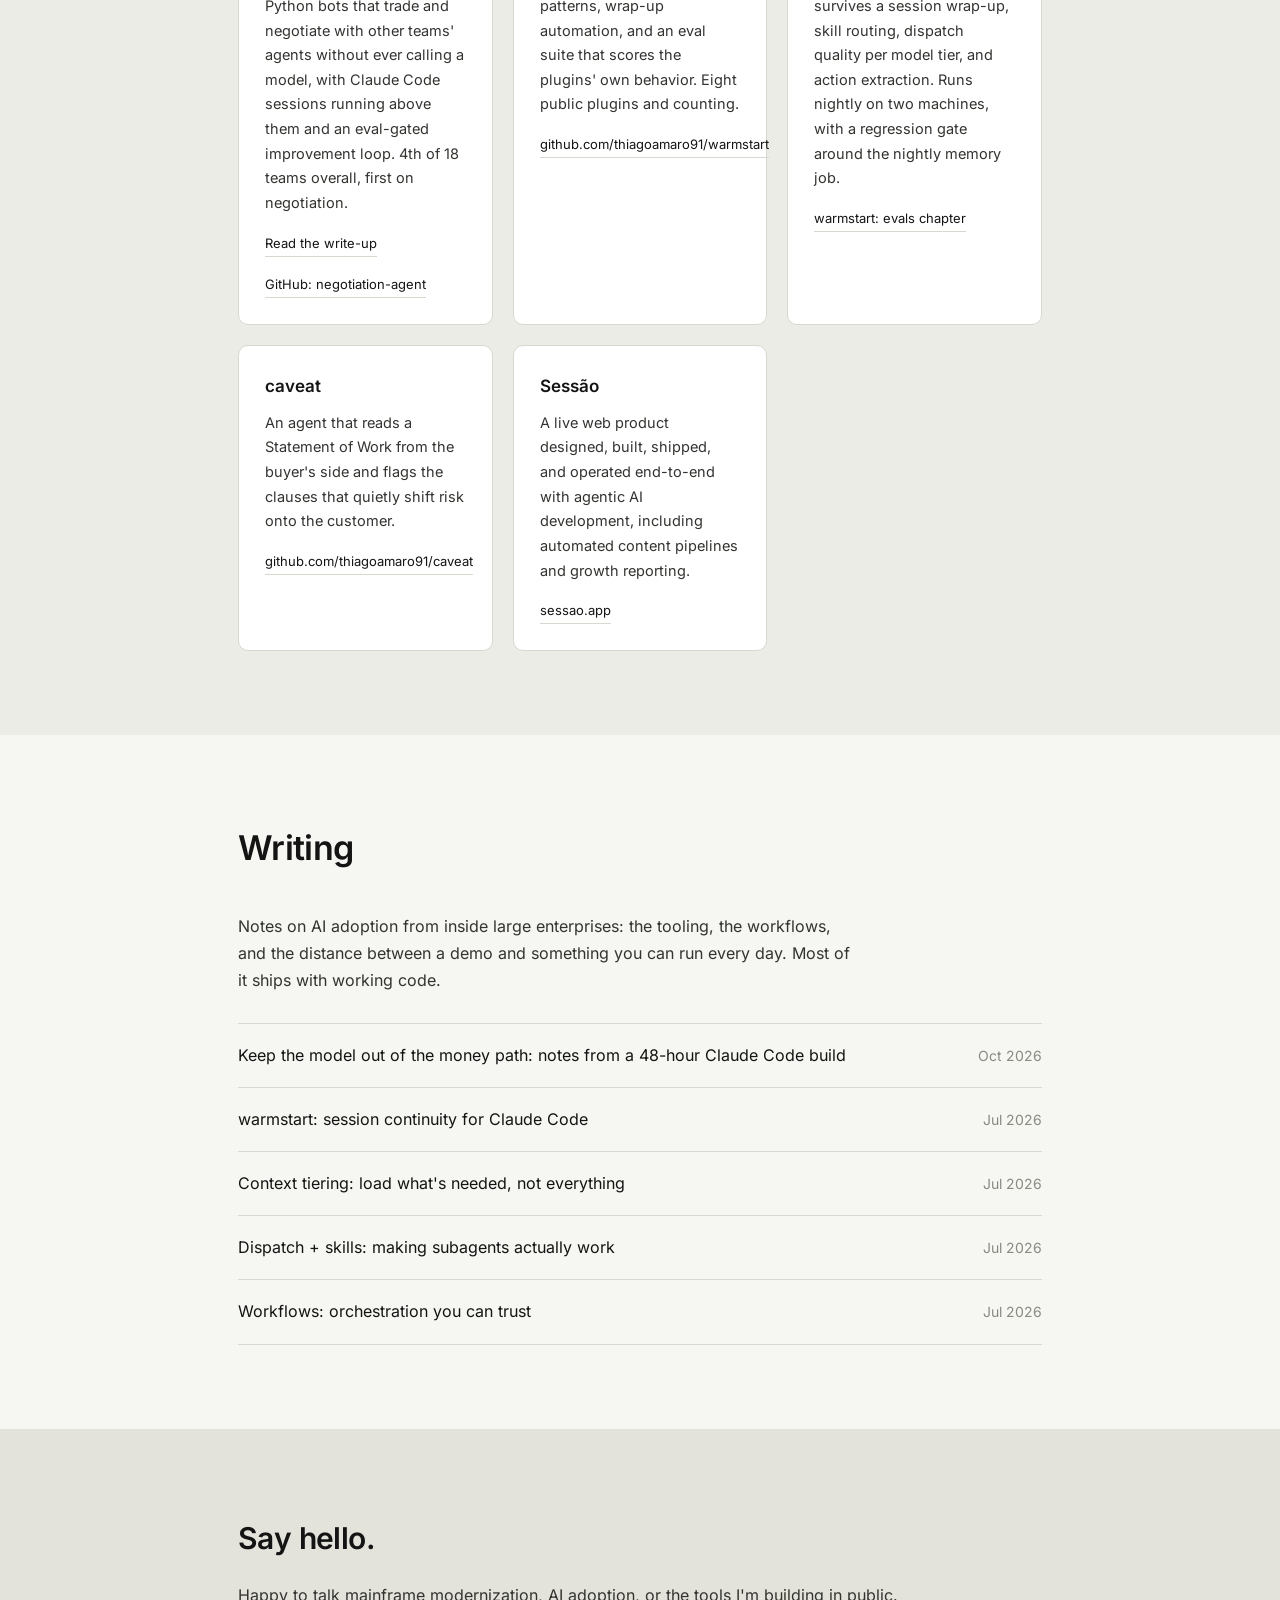
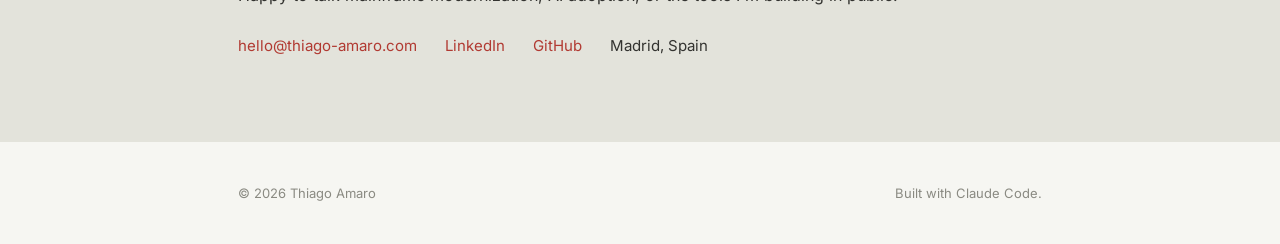
==== commit 28cb434b: "site: Rocket Software role, hackathon project card and About lines, Writing intro de-dated Co-Author" ====
--- a/index.html
+++ b/index.html
@@ -46,9 +46,9 @@
     <h2>About</h2>
     <div class="cols">
       <div>
-        <p>I spent eleven years as a mainframe system programmer at IBM, Broadcom, and Software AG, the kind of work where a mistake shows up on the evening news. Then I moved to the other side of the table: technical presales at Kyndryl, helping large banks, insurers, and governments decide what to do with the systems everything else runs on.</p>
-        <p>That job changed over the last two years. Every modernization conversation turned into an AI conversation, and very few people in those meetings had spent real time on both sides.</p>
-        <p>So I built things. In the beginning it was all for learning, but then they started to get useful: a multi-agent AI system my presales colleagues used every day, and open-source tooling for Claude Code that genuinely helps me in my daily work.</p>
+        <p>I spent eleven years as a mainframe system programmer at IBM, Broadcom, and Software AG, the kind of work where a mistake shows up on the evening news. Then I moved to the other side of the table: technical presales at Kyndryl, helping large banks, insurers, and governments decide what to do with the systems everything else runs on. Since August 2026 I'm at Rocket Software, on the product side, working on mainframe modernization across EMEA.</p>
+        <p>Presales changed a lot over my last two years at Kyndryl. Every modernization conversation turned into an AI conversation, and very few people in those meetings had spent real time on both sides.</p>
+        <p>So I built things. In the beginning it was all for learning, but then they started to get useful: a multi-agent AI system my presales colleagues used every day, and open-source tooling for Claude Code that genuinely helps me in my daily work. In October I spent a weekend with Hector Moyano at the Claude Community hackathon in Madrid, building trading bots that negotiate without ever calling a model. We finished 4th of 18 teams overall and first on negotiation.</p>
         <p>It didn't stop at work. Claude helped coordinate my family's move from Prague to Madrid, and with a private server at home it now takes care of my home network, my home automation, and my two PCs.</p>
       </div>
       <div>
@@ -63,6 +63,14 @@
 <section id="experience">
   <div class="wrap">
     <h2>Experience</h2>
+
+    <div class="job">
+      <div class="job-head">
+        <div><h3>Senior Principal Solutions Architect, Mainframe Modernization</h3><div class="org">Rocket Software</div></div>
+        <div class="dates">2026 &ndash; present &middot; Madrid</div>
+      </div>
+      <p class="role-context">Mainframe modernization across EMEA, on the product side: modernization strategy, Enterprise Server replatforming, and AI-assisted modernization for banks, insurers, and public-sector enterprises.</p>
+    </div>
 
     <div class="job">
       <div class="job-head">
@@ -138,6 +146,12 @@
     <h2>Projects</h2>
     <div class="grid">
       <div class="proj">
+        <h3>negotiation-agent</h3>
+        <p>Built in 48 hours with Hector Moyano at the Claude Community hackathon in Madrid, October 2026. Python bots that trade and negotiate with other teams' agents without ever calling a model, with Claude Code sessions running above them and an eval-gated improvement loop. 4th of 18 teams overall, first on negotiation.</p>
+        <a href="writing/hackathon-madrid/">Read the write-up</a>
+        <a href="https://github.com/thiagoamaro91/negotiation-agent">GitHub: negotiation-agent</a>
+      </div>
+      <div class="proj">
         <h3>warmstart</h3>
         <p>Open-source Claude Code plugin suite for session continuity: context injection, guard hooks, dispatch patterns, wrap-up automation, and an eval suite that scores the plugins' own behavior. Eight public plugins and counting.</p>
         <a href="https://github.com/thiagoamaro91/warmstart">github.com/thiagoamaro91/warmstart</a>
@@ -164,7 +178,7 @@
 <section id="writing">
   <div class="wrap">
     <h2>Writing</h2>
-    <p class="series-note">A weekly LinkedIn series about AI adoption from inside a large enterprise: the tooling, the workflows, and the distance between a demo and something you can run every day. Each post ships with working code.</p>
+    <p class="series-note">Notes on AI adoption from inside large enterprises: the tooling, the workflows, and the distance between a demo and something you can run every day. Most of it ships with working code.</p>
     <div class="post">
       <a href="writing/hackathon-madrid/">Keep the model out of the money path: notes from a 48-hour Claude Code build</a>
       <span class="date">Oct 2026</span>
@@ -208,5 +222,6 @@
   </div>
 </footer>
 
+<!-- Cloudflare Web Analytics --><script type='module' src='https://static.cloudflareinsights.com/beacon.min.js' data-cf-beacon='{"token": "37c82e18e31949b182a2a62601d3dc21"}'></script><!-- End Cloudflare Web Analytics -->
 </body>
 </html>
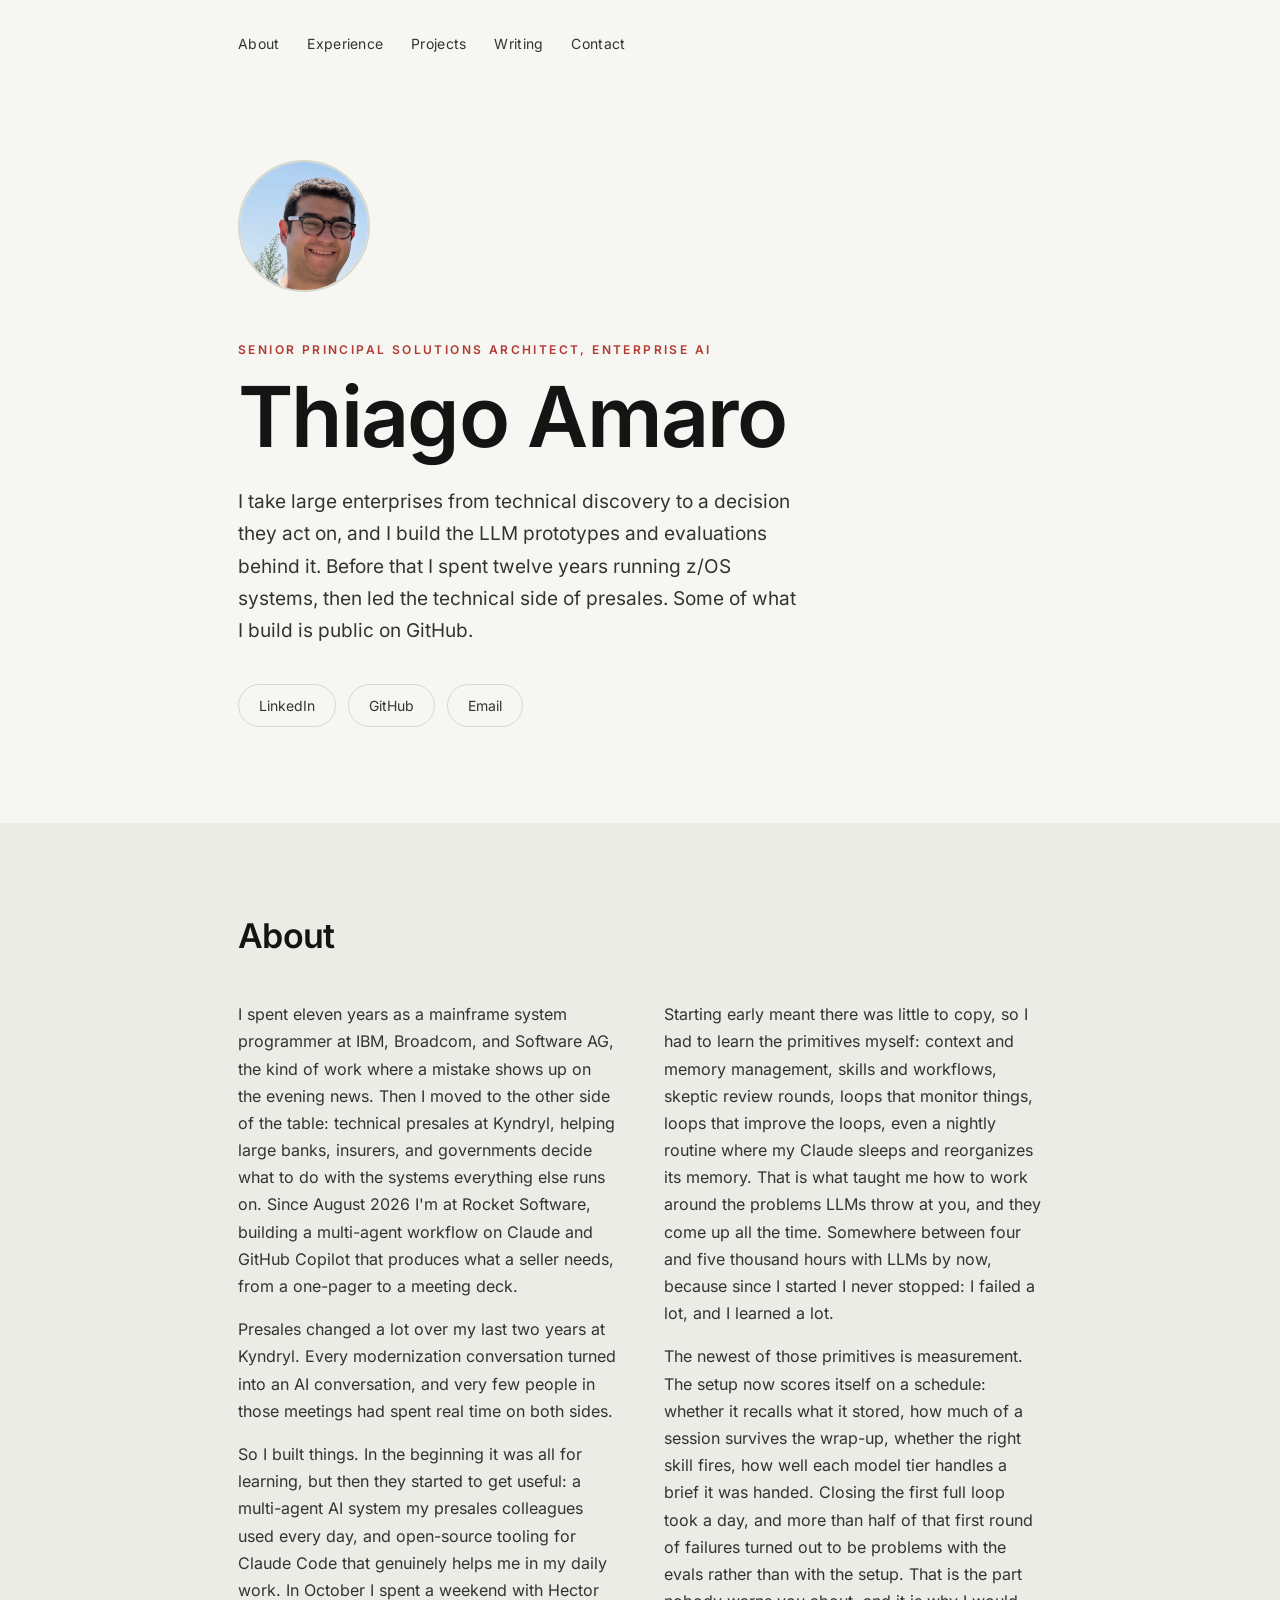
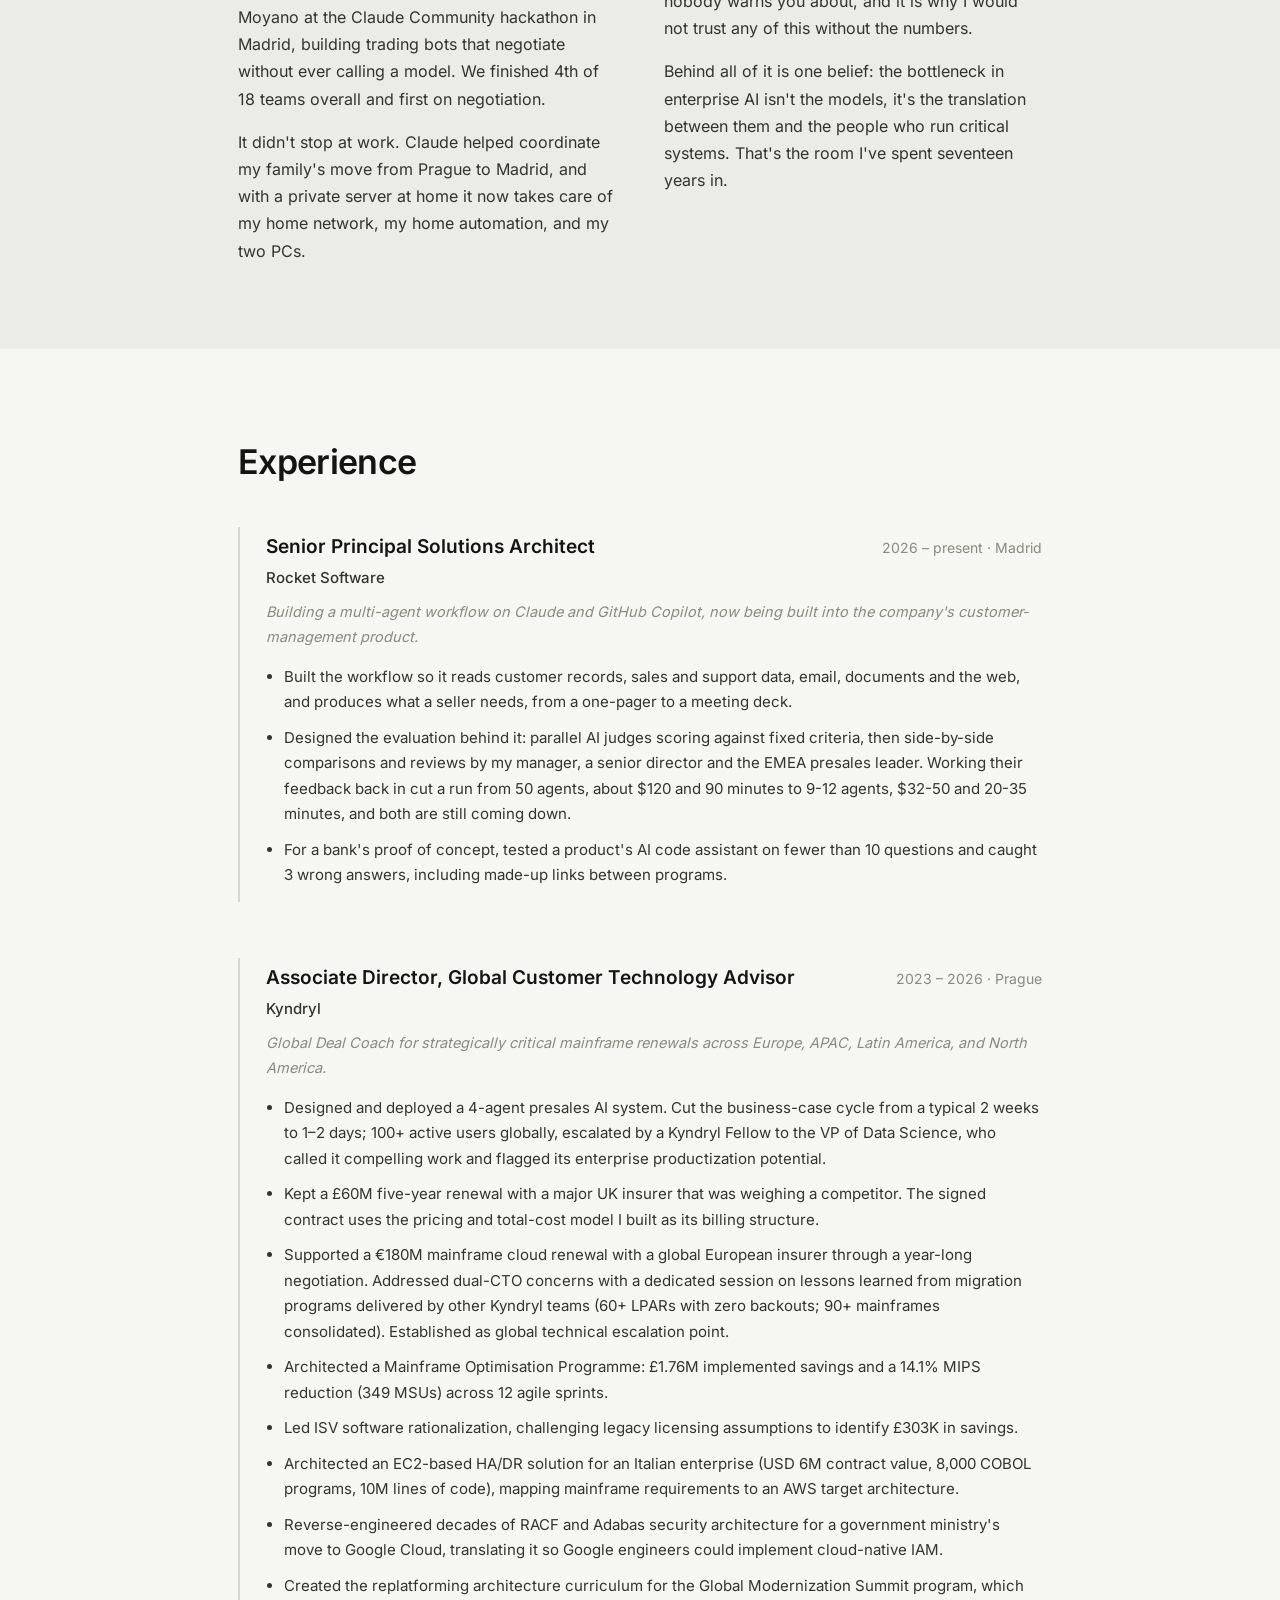
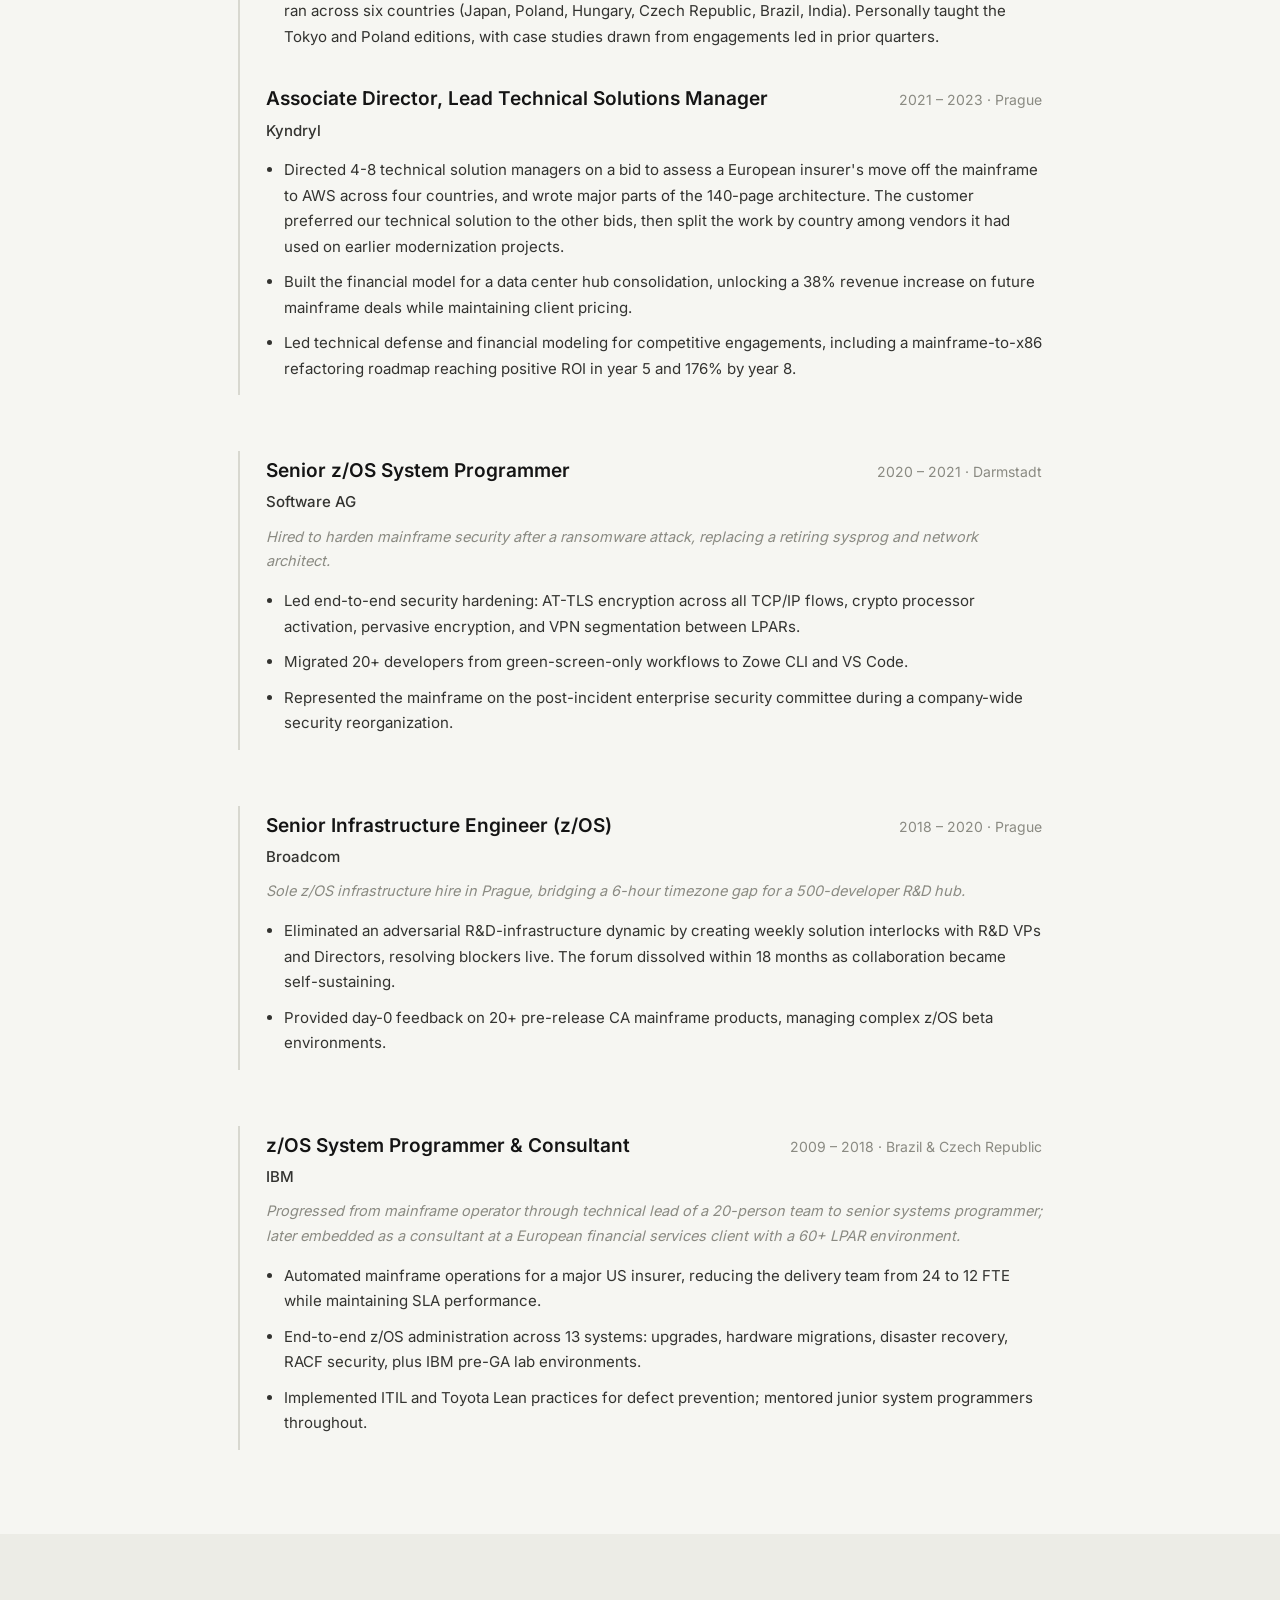
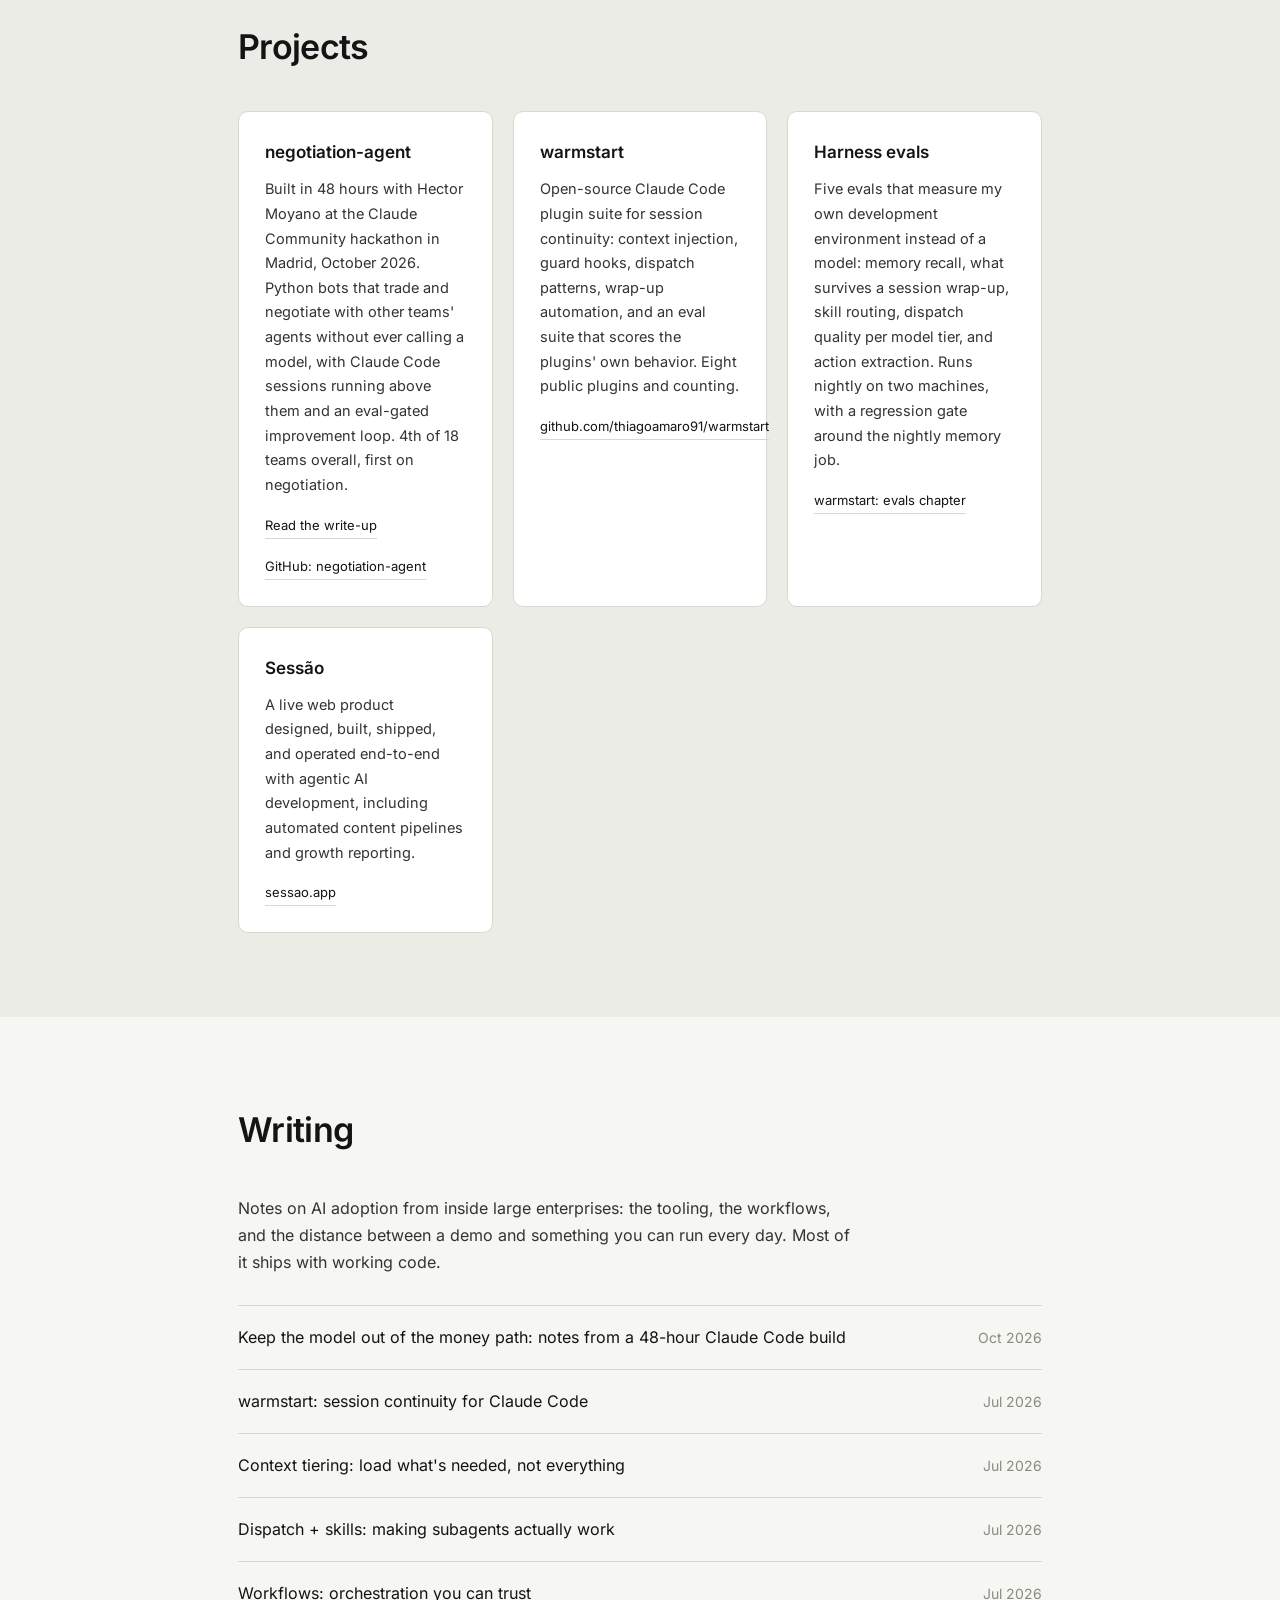
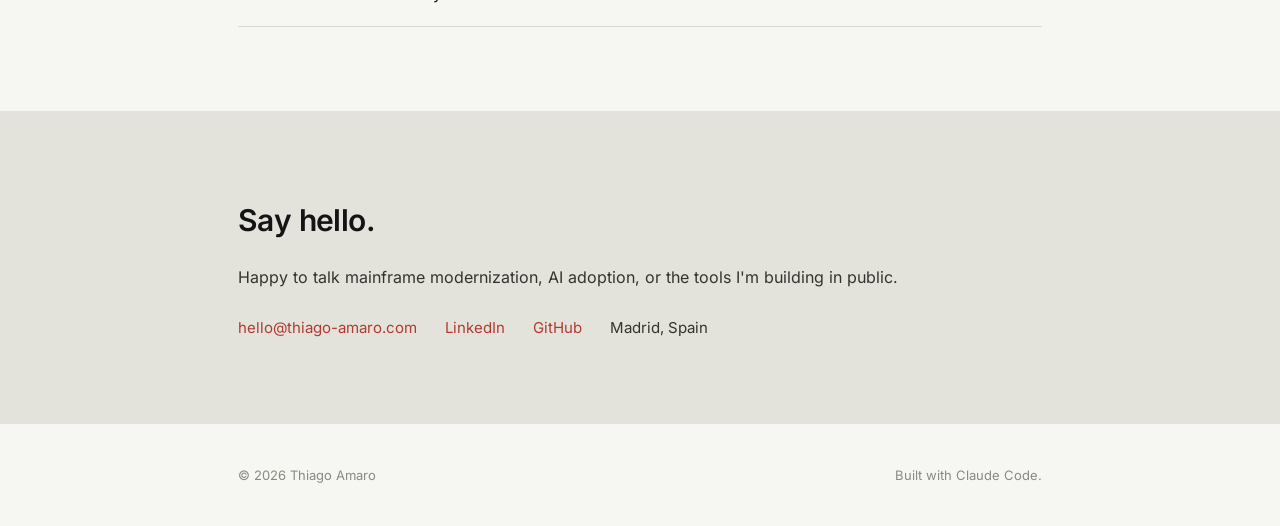
==== commit c5479565: "Site refresh: Enterprise AI headline, Rocket seller workflow, corrected deal lines, real headshot, c" ====
--- a/index.html
+++ b/index.html
@@ -3,10 +3,10 @@
 <head>
 <meta charset="utf-8">
 <meta name="viewport" content="width=device-width, initial-scale=1">
-<title>Thiago Amaro | Solutions Architect, Mainframe Modernization &amp; AI</title>
-<meta name="description" content="Seventeen years in mainframes: first running z/OS systems, then leading the technical side of presales. Now working on AI adoption in the enterprise, tools built in public.">
-<meta property="og:title" content="Thiago Amaro | Solutions Architect">
-<meta property="og:description" content="Mainframe modernization and AI. Building in public.">
+<title>Thiago Amaro | Senior Principal Solutions Architect, Enterprise AI</title>
+<meta name="description" content="Solutions architect who takes large enterprises from technical discovery to a decision they act on, and builds the LLM prototypes and evaluations behind it.">
+<meta property="og:title" content="Thiago Amaro | Senior Principal Solutions Architect">
+<meta property="og:description" content="Solutions architect for large enterprises. I build LLM prototypes, evaluations and agentic workflows, with public code on GitHub.">
 <meta property="og:url" content="https://thiago-amaro.com">
 <meta property="og:type" content="website">
 <meta name="theme-color" media="(prefers-color-scheme: light)" content="#f6f6f2">
@@ -29,9 +29,9 @@
 <header class="hero">
   <div class="wrap">
     <img class="avatar" src="assets/headshot.jpg" alt="Thiago Amaro" width="132" height="132">
-    <div class="eyebrow">Solutions Architect &middot; Mainframe Modernization &amp; AI</div>
+    <div class="eyebrow">Senior Principal Solutions Architect, Enterprise AI</div>
     <h1>Thiago Amaro</h1>
-    <p class="pitch">Seventeen years in mainframes: first running z/OS systems, then leading the technical side of presales for the enterprises that depend on them. These days I work on getting AI adopted in that world, and I build the tools in public.</p>
+    <p class="pitch">I take large enterprises from technical discovery to a decision they act on, and I build the LLM prototypes and evaluations behind it. Before that I spent twelve years running z/OS systems, then led the technical side of presales. Some of what I build is public on GitHub.</p>
     <div class="hero-links">
       <a href="https://www.linkedin.com/in/thiagoamarosilva/">LinkedIn</a>
       <a href="https://github.com/thiagoamaro91">GitHub</a>
@@ -46,7 +46,7 @@
     <h2>About</h2>
     <div class="cols">
       <div>
-        <p>I spent eleven years as a mainframe system programmer at IBM, Broadcom, and Software AG, the kind of work where a mistake shows up on the evening news. Then I moved to the other side of the table: technical presales at Kyndryl, helping large banks, insurers, and governments decide what to do with the systems everything else runs on. Since August 2026 I'm at Rocket Software, on the product side, working on mainframe modernization across EMEA.</p>
+        <p>I spent eleven years as a mainframe system programmer at IBM, Broadcom, and Software AG, the kind of work where a mistake shows up on the evening news. Then I moved to the other side of the table: technical presales at Kyndryl, helping large banks, insurers, and governments decide what to do with the systems everything else runs on. Since August 2026 I'm at Rocket Software, building a multi-agent workflow on Claude and GitHub Copilot that produces what a seller needs, from a one-pager to a meeting deck.</p>
         <p>Presales changed a lot over my last two years at Kyndryl. Every modernization conversation turned into an AI conversation, and very few people in those meetings had spent real time on both sides.</p>
         <p>So I built things. In the beginning it was all for learning, but then they started to get useful: a multi-agent AI system my presales colleagues used every day, and open-source tooling for Claude Code that genuinely helps me in my daily work. In October I spent a weekend with Hector Moyano at the Claude Community hackathon in Madrid, building trading bots that negotiate without ever calling a model. We finished 4th of 18 teams overall and first on negotiation.</p>
         <p>It didn't stop at work. Claude helped coordinate my family's move from Prague to Madrid, and with a private server at home it now takes care of my home network, my home automation, and my two PCs.</p>
@@ -66,10 +66,15 @@
 
     <div class="job">
       <div class="job-head">
-        <div><h3>Senior Principal Solutions Architect, Mainframe Modernization</h3><div class="org">Rocket Software</div></div>
+        <div><h3>Senior Principal Solutions Architect</h3><div class="org">Rocket Software</div></div>
         <div class="dates">2026 &ndash; present &middot; Madrid</div>
       </div>
-      <p class="role-context">Mainframe modernization across EMEA, on the product side: modernization strategy, Enterprise Server replatforming, and AI-assisted modernization for banks, insurers, and public-sector enterprises.</p>
+      <p class="role-context">Building a multi-agent workflow on Claude and GitHub Copilot, now being built into the company's customer-management product.</p>
+      <ul>
+        <li>Built the workflow so it reads customer records, sales and support data, email, documents and the web, and produces what a seller needs, from a one-pager to a meeting deck.</li>
+        <li>Designed the evaluation behind it: parallel AI judges scoring against fixed criteria, then side-by-side comparisons and reviews by my manager, a senior director and the EMEA presales leader. Working their feedback back in cut a run from 50 agents, about $120 and 90 minutes to 9-12 agents, $32-50 and 20-35 minutes, and both are still coming down.</li>
+        <li>For a bank's proof of concept, tested a product's AI code assistant on fewer than 10 questions and caught 3 wrong answers, including made-up links between programs.</li>
+      </ul>
     </div>
 
     <div class="job">
@@ -80,7 +85,7 @@
       <p class="role-context">Global Deal Coach for strategically critical mainframe renewals across Europe, APAC, Latin America, and North America.</p>
       <ul>
         <li>Designed and deployed a 4-agent presales AI system. Cut the business-case cycle from a typical 2 weeks to 1&ndash;2 days; 100+ active users globally, escalated by a Kyndryl Fellow to the VP of Data Science, who called it compelling work and flagged its enterprise productization potential.</li>
-        <li>Built a Resource Unit TCO formula from scratch, mathematically decoupling billing complexity from platform utilization. Codified into a £60M 5-year renewal with a major UK insurer, displacing the incumbent competitor.</li>
+        <li>Kept a £60M five-year renewal with a major UK insurer that was weighing a competitor. The signed contract uses the pricing and total-cost model I built as its billing structure.</li>
         <li>Supported a €180M mainframe cloud renewal with a global European insurer through a year-long negotiation. Addressed dual-CTO concerns with a dedicated session on lessons learned from migration programs delivered by other Kyndryl teams (60+ LPARs with zero backouts; 90+ mainframes consolidated). Established as global technical escalation point.</li>
         <li>Architected a Mainframe Optimisation Programme: £1.76M implemented savings and a 14.1% MIPS reduction (349 MSUs) across 12 agile sprints.</li>
         <li>Led ISV software rationalization, challenging legacy licensing assumptions to identify £303K in savings.</li>
@@ -94,7 +99,7 @@
         <div class="dates">2021 &ndash; 2023 &middot; Prague</div>
       </div>
       <ul>
-        <li>Led the first global mainframe-exit workshop for a global European insurer: a multi-city assessment (Milan, Paris, Barcelona, Munich) directing 4&ndash;8 Technical Solution Managers. Authored major portions of the 140-page architecture document rated #1 by the customer (60K MIPS environment), with replatforming designed on Micro Focus Enterprise Server on AWS.</li>
+        <li>Directed 4-8 technical solution managers on a bid to assess a European insurer's move off the mainframe to AWS across four countries, and wrote major parts of the 140-page architecture. The customer preferred our technical solution to the other bids, then split the work by country among vendors it had used on earlier modernization projects.</li>
         <li>Built the financial model for a data center hub consolidation, unlocking a 38% revenue increase on future mainframe deals while maintaining client pricing.</li>
         <li>Led technical defense and financial modeling for competitive engagements, including a mainframe-to-x86 refactoring roadmap reaching positive ROI in year 5 and 176% by year 8.</li>
       </ul>
@@ -160,11 +165,6 @@
         <h3>Harness evals</h3>
         <p>Five evals that measure my own development environment instead of a model: memory recall, what survives a session wrap-up, skill routing, dispatch quality per model tier, and action extraction. Runs nightly on two machines, with a regression gate around the nightly memory job.</p>
         <a href="https://github.com/thiagoamaro91/warmstart/tree/main/evals">warmstart: evals chapter</a>
-      </div>
-      <div class="proj">
-        <h3>caveat</h3>
-        <p>An agent that reads a Statement of Work from the buyer's side and flags the clauses that quietly shift risk onto the customer.</p>
-        <a href="https://github.com/thiagoamaro91/caveat">github.com/thiagoamaro91/caveat</a>
       </div>
       <div class="proj">
         <h3>Sessão</h3>
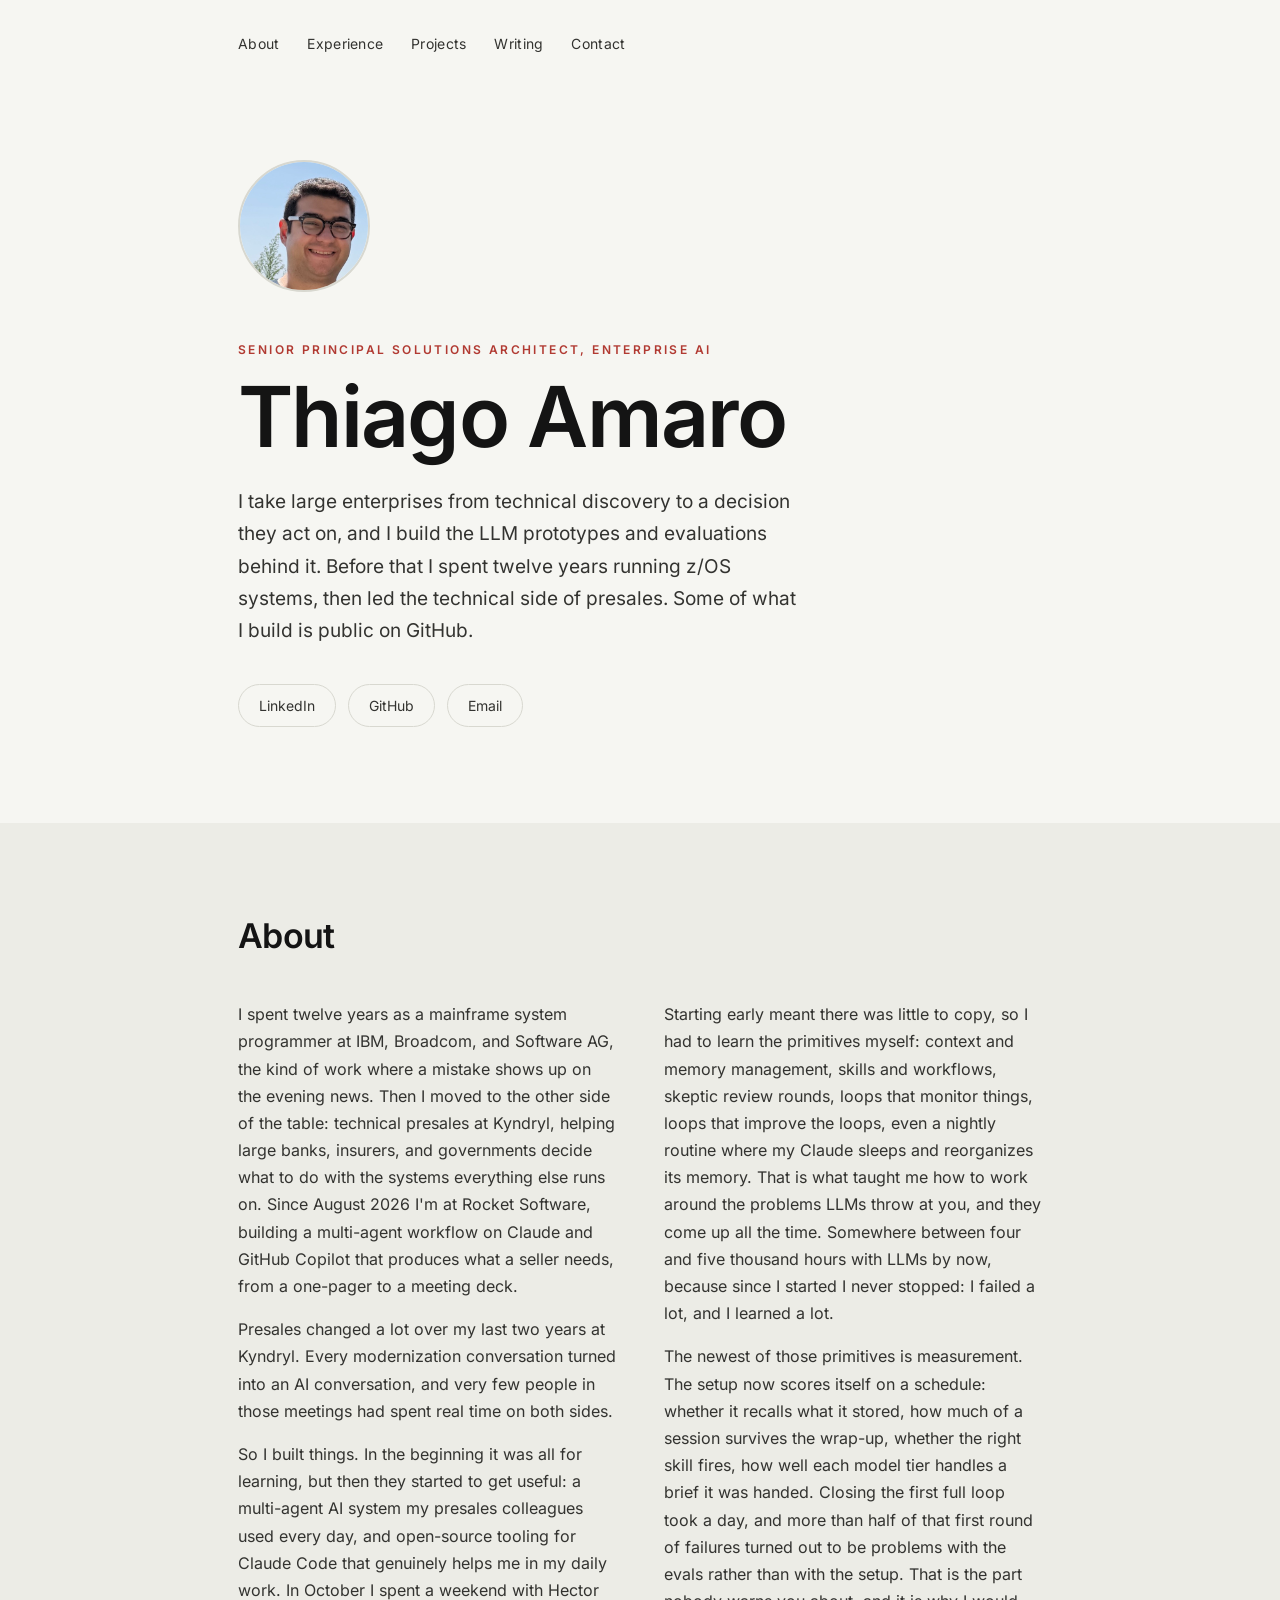
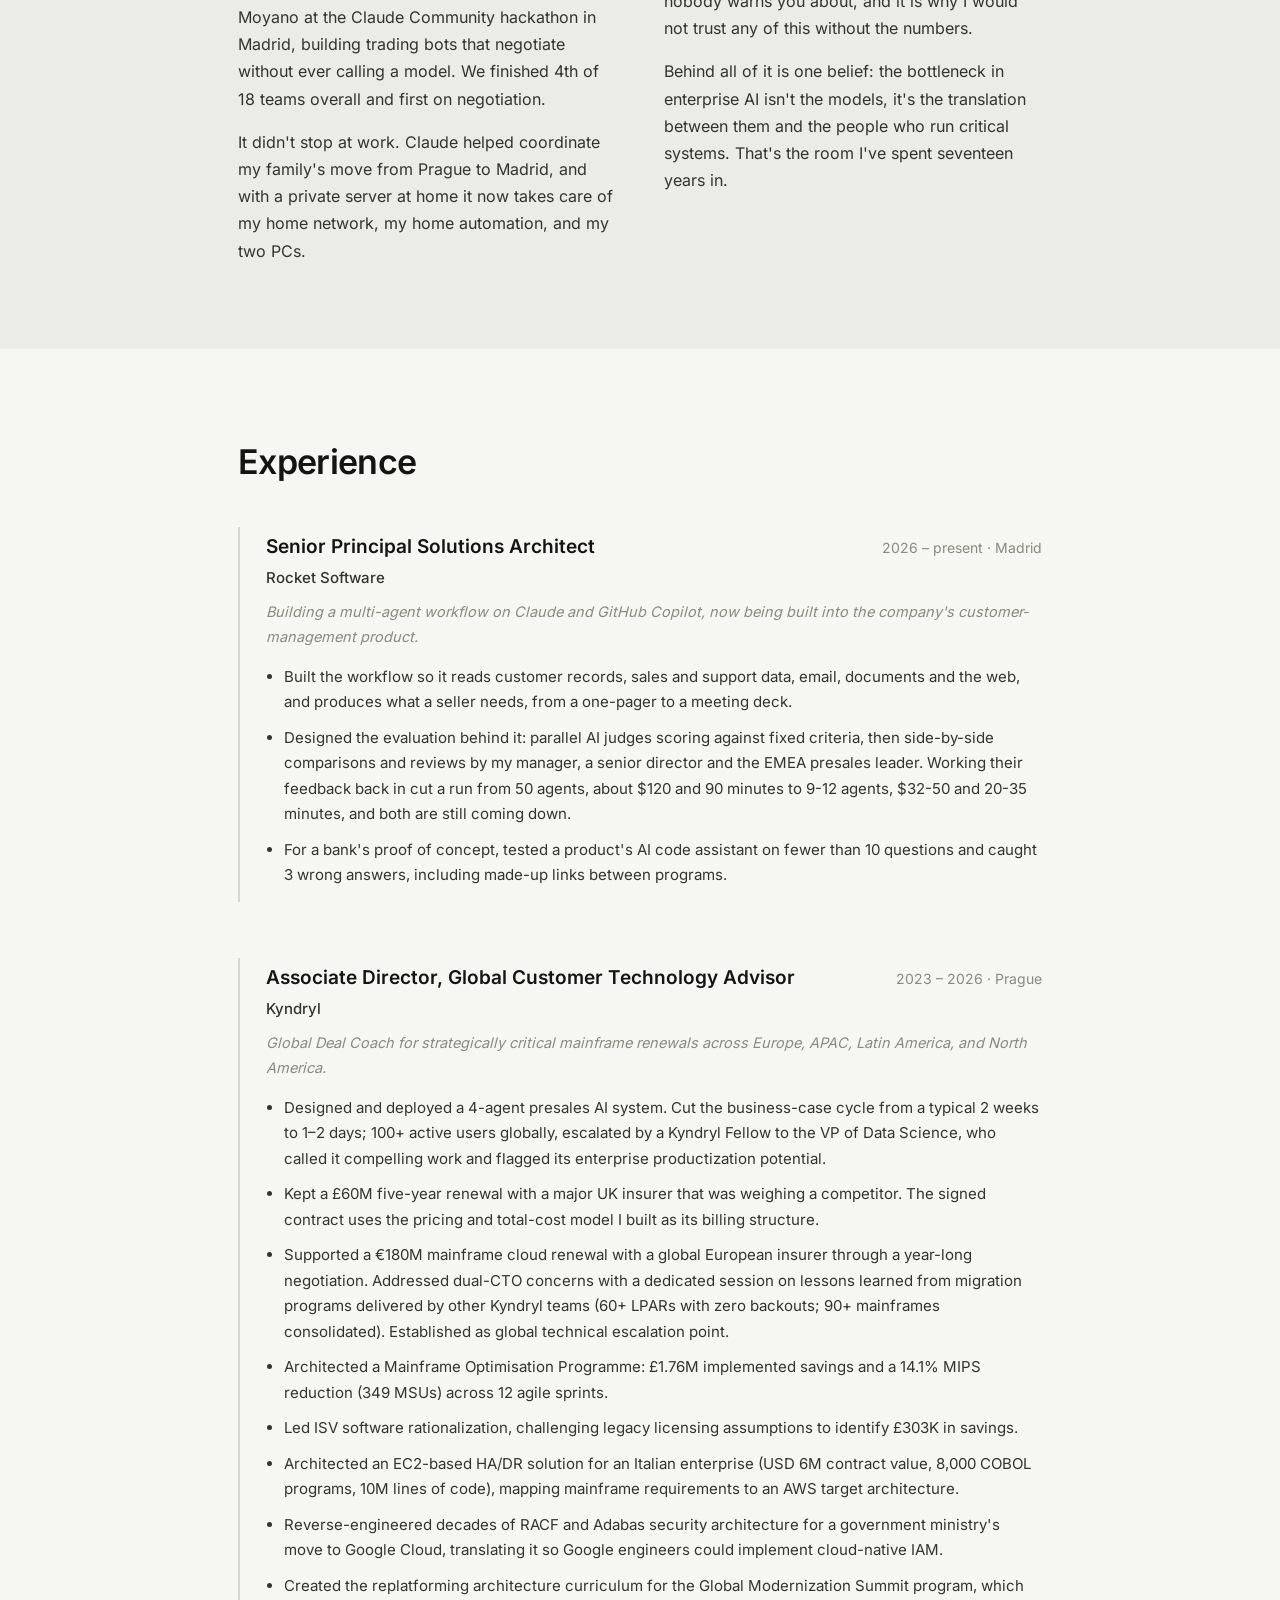
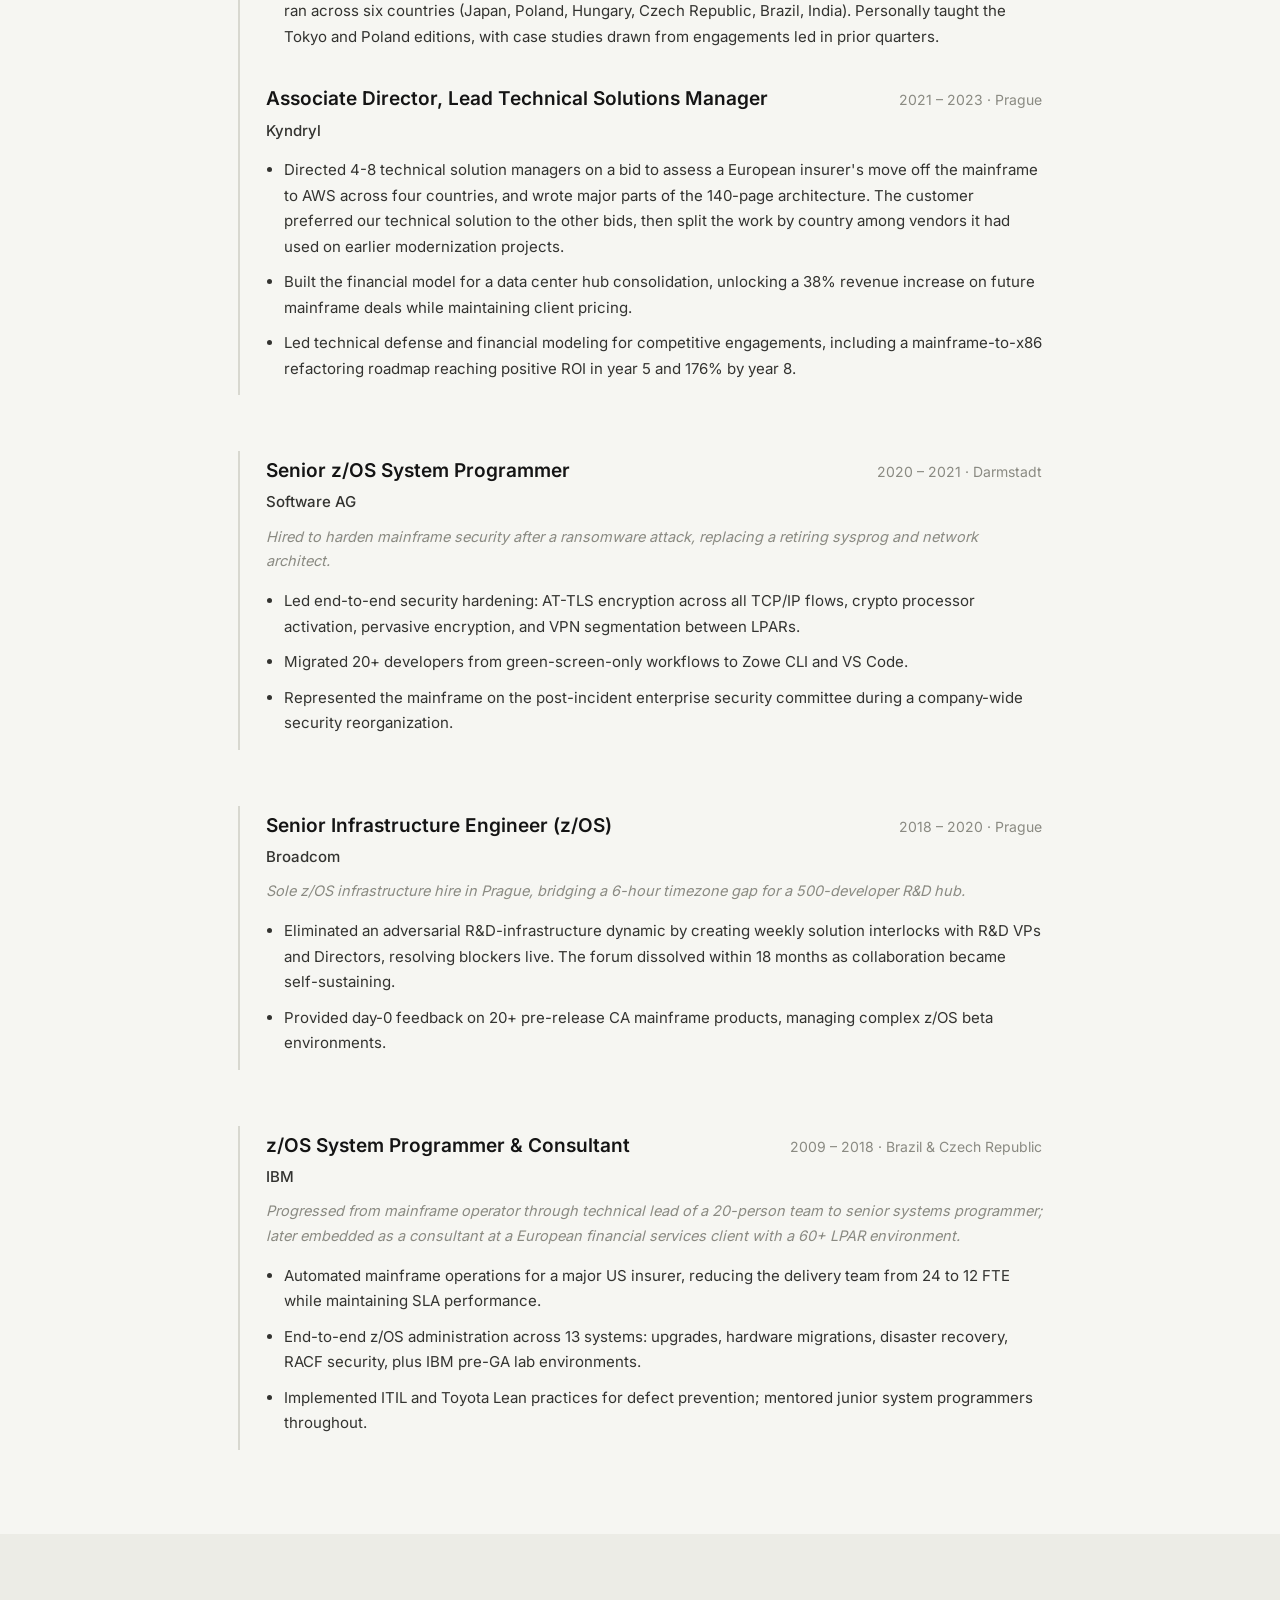
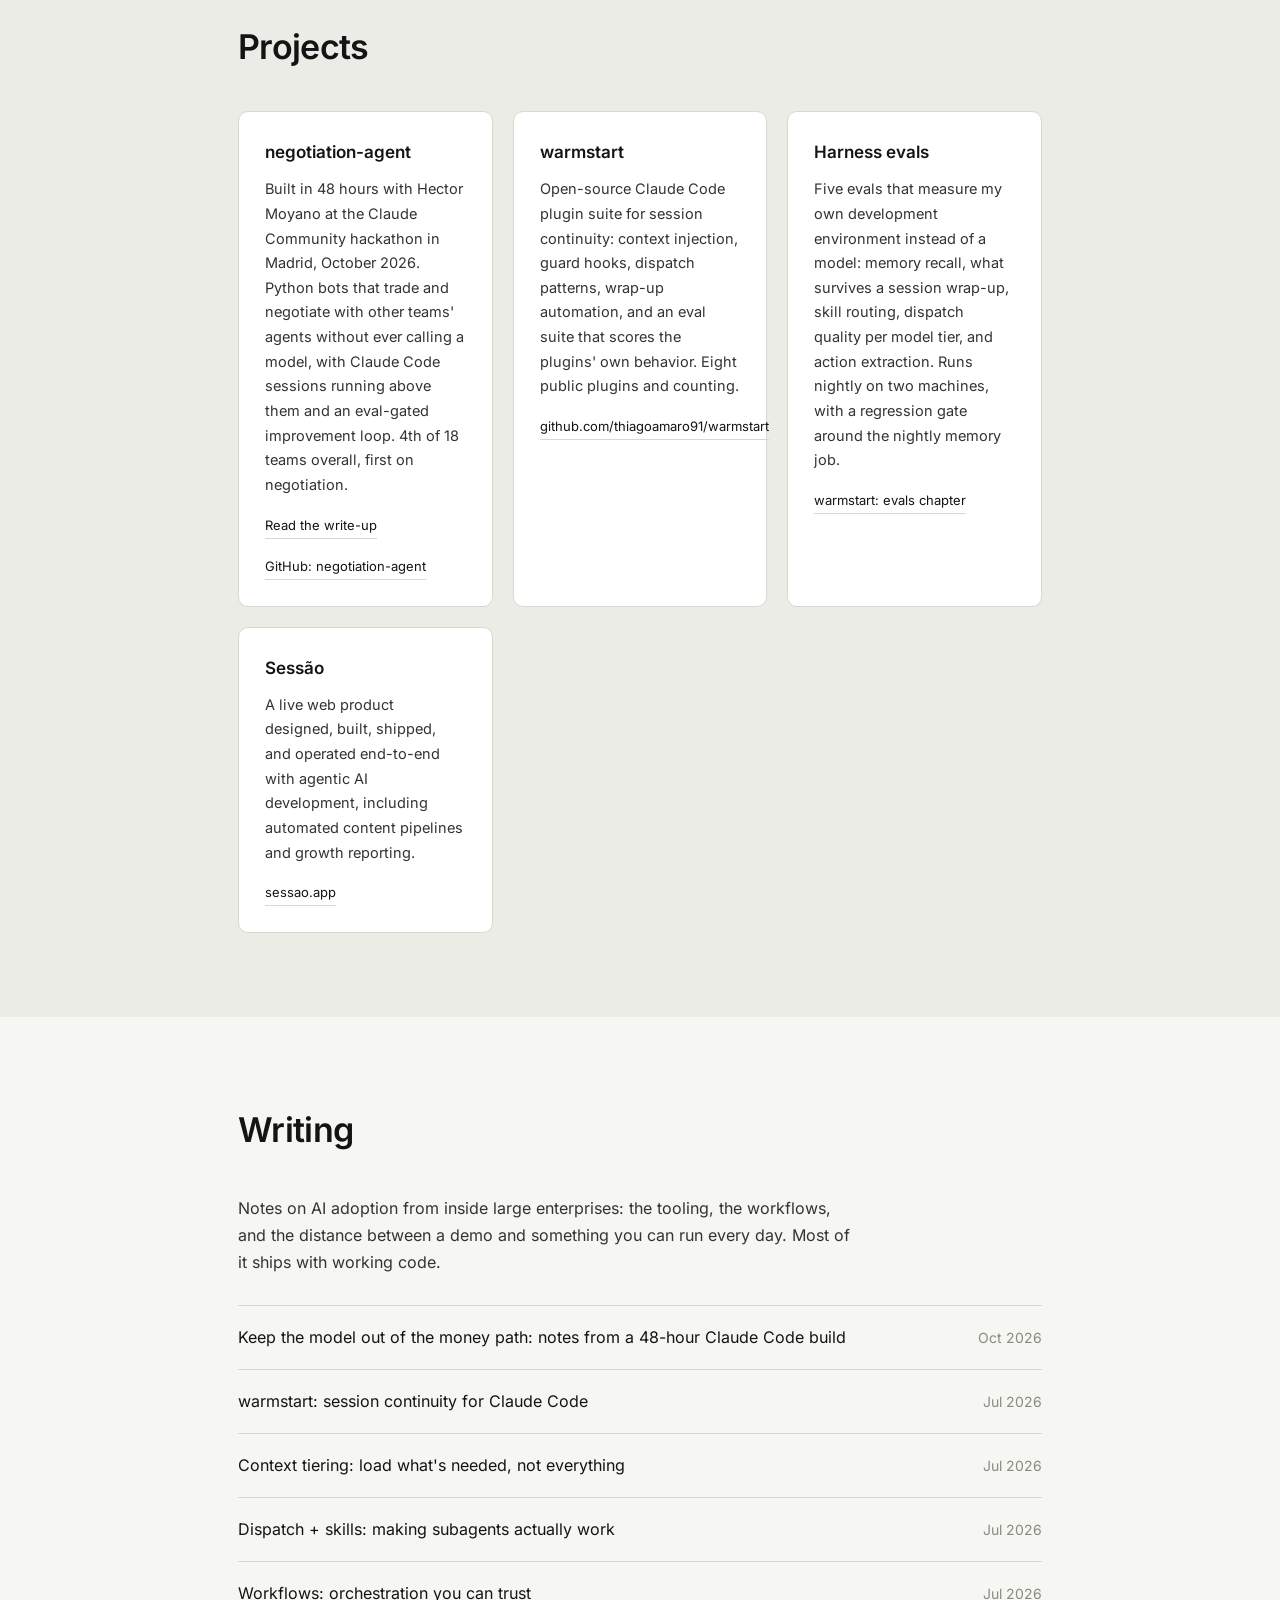
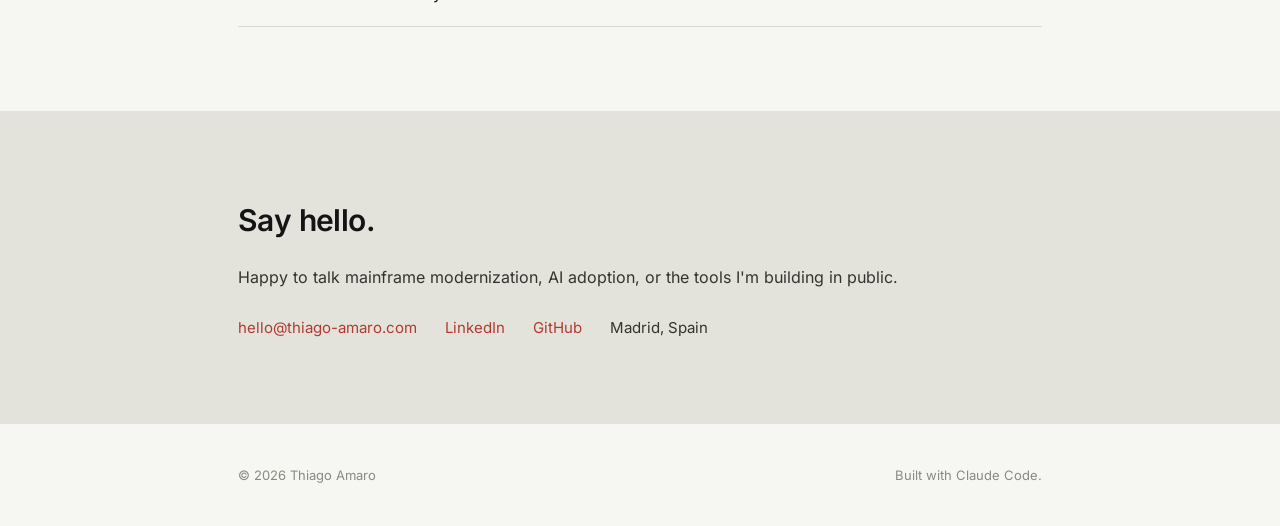
==== commit 6af59381: "About: twelve years as a mainframe system programmer (2009-2021, per CV) Co-Authored-By: Claude Opus" ====
--- a/index.html
+++ b/index.html
@@ -46,7 +46,7 @@
     <h2>About</h2>
     <div class="cols">
       <div>
-        <p>I spent eleven years as a mainframe system programmer at IBM, Broadcom, and Software AG, the kind of work where a mistake shows up on the evening news. Then I moved to the other side of the table: technical presales at Kyndryl, helping large banks, insurers, and governments decide what to do with the systems everything else runs on. Since August 2026 I'm at Rocket Software, building a multi-agent workflow on Claude and GitHub Copilot that produces what a seller needs, from a one-pager to a meeting deck.</p>
+        <p>I spent twelve years as a mainframe system programmer at IBM, Broadcom, and Software AG, the kind of work where a mistake shows up on the evening news. Then I moved to the other side of the table: technical presales at Kyndryl, helping large banks, insurers, and governments decide what to do with the systems everything else runs on. Since August 2026 I'm at Rocket Software, building a multi-agent workflow on Claude and GitHub Copilot that produces what a seller needs, from a one-pager to a meeting deck.</p>
         <p>Presales changed a lot over my last two years at Kyndryl. Every modernization conversation turned into an AI conversation, and very few people in those meetings had spent real time on both sides.</p>
         <p>So I built things. In the beginning it was all for learning, but then they started to get useful: a multi-agent AI system my presales colleagues used every day, and open-source tooling for Claude Code that genuinely helps me in my daily work. In October I spent a weekend with Hector Moyano at the Claude Community hackathon in Madrid, building trading bots that negotiate without ever calling a model. We finished 4th of 18 teams overall and first on negotiation.</p>
         <p>It didn't stop at work. Claude helped coordinate my family's move from Prague to Madrid, and with a private server at home it now takes care of my home network, my home automation, and my two PCs.</p>
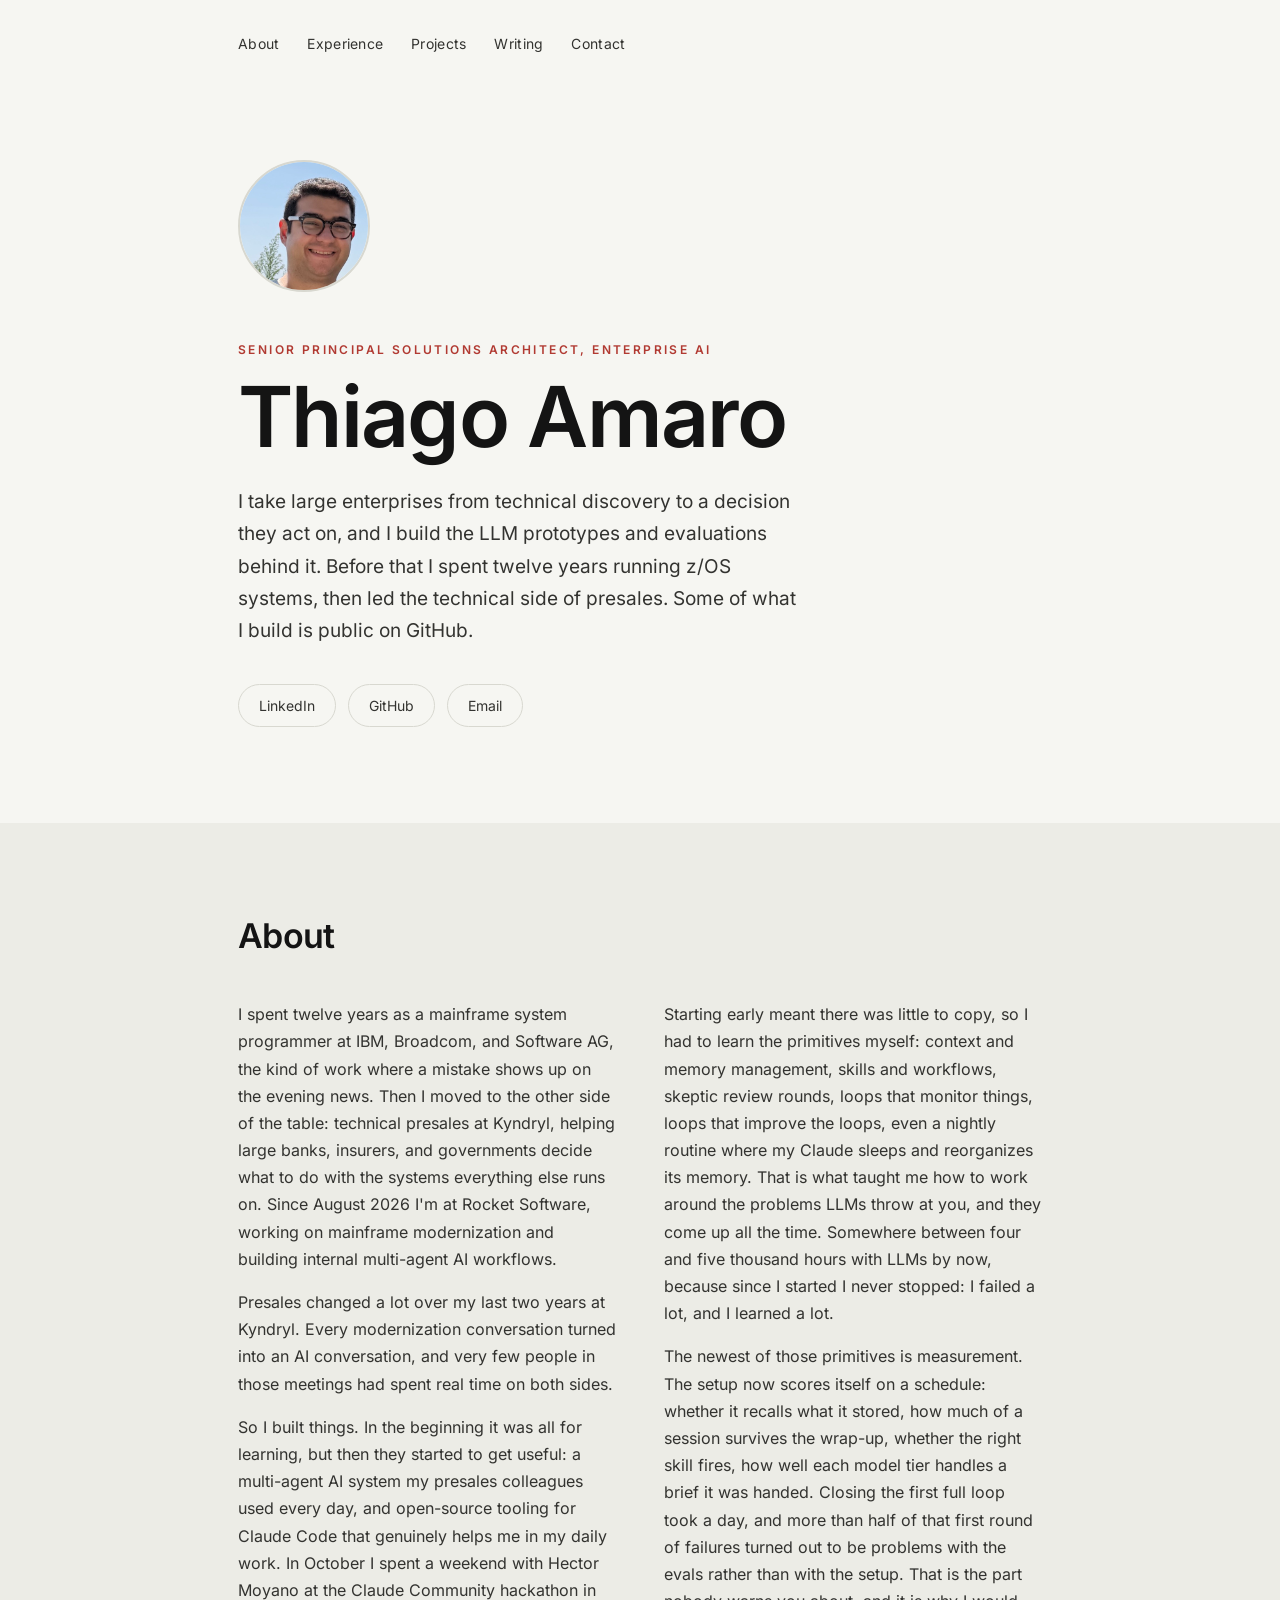
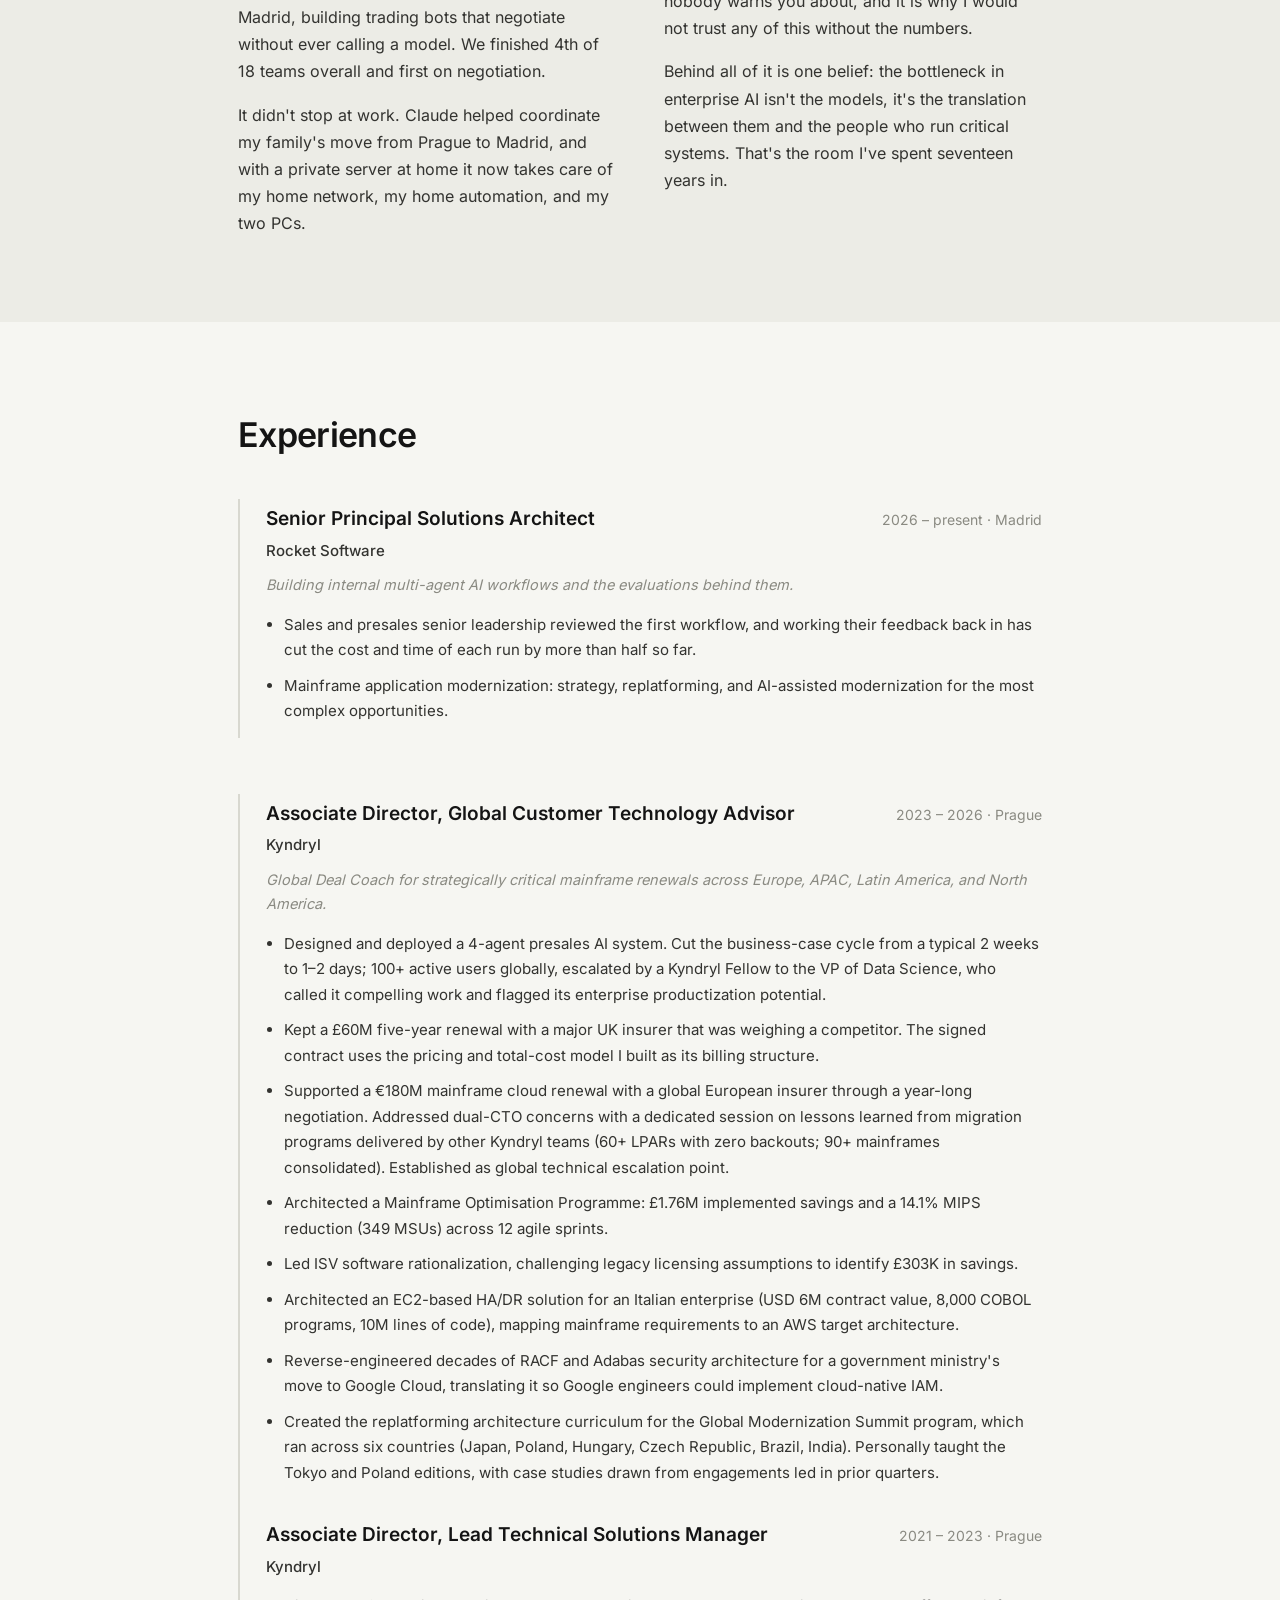
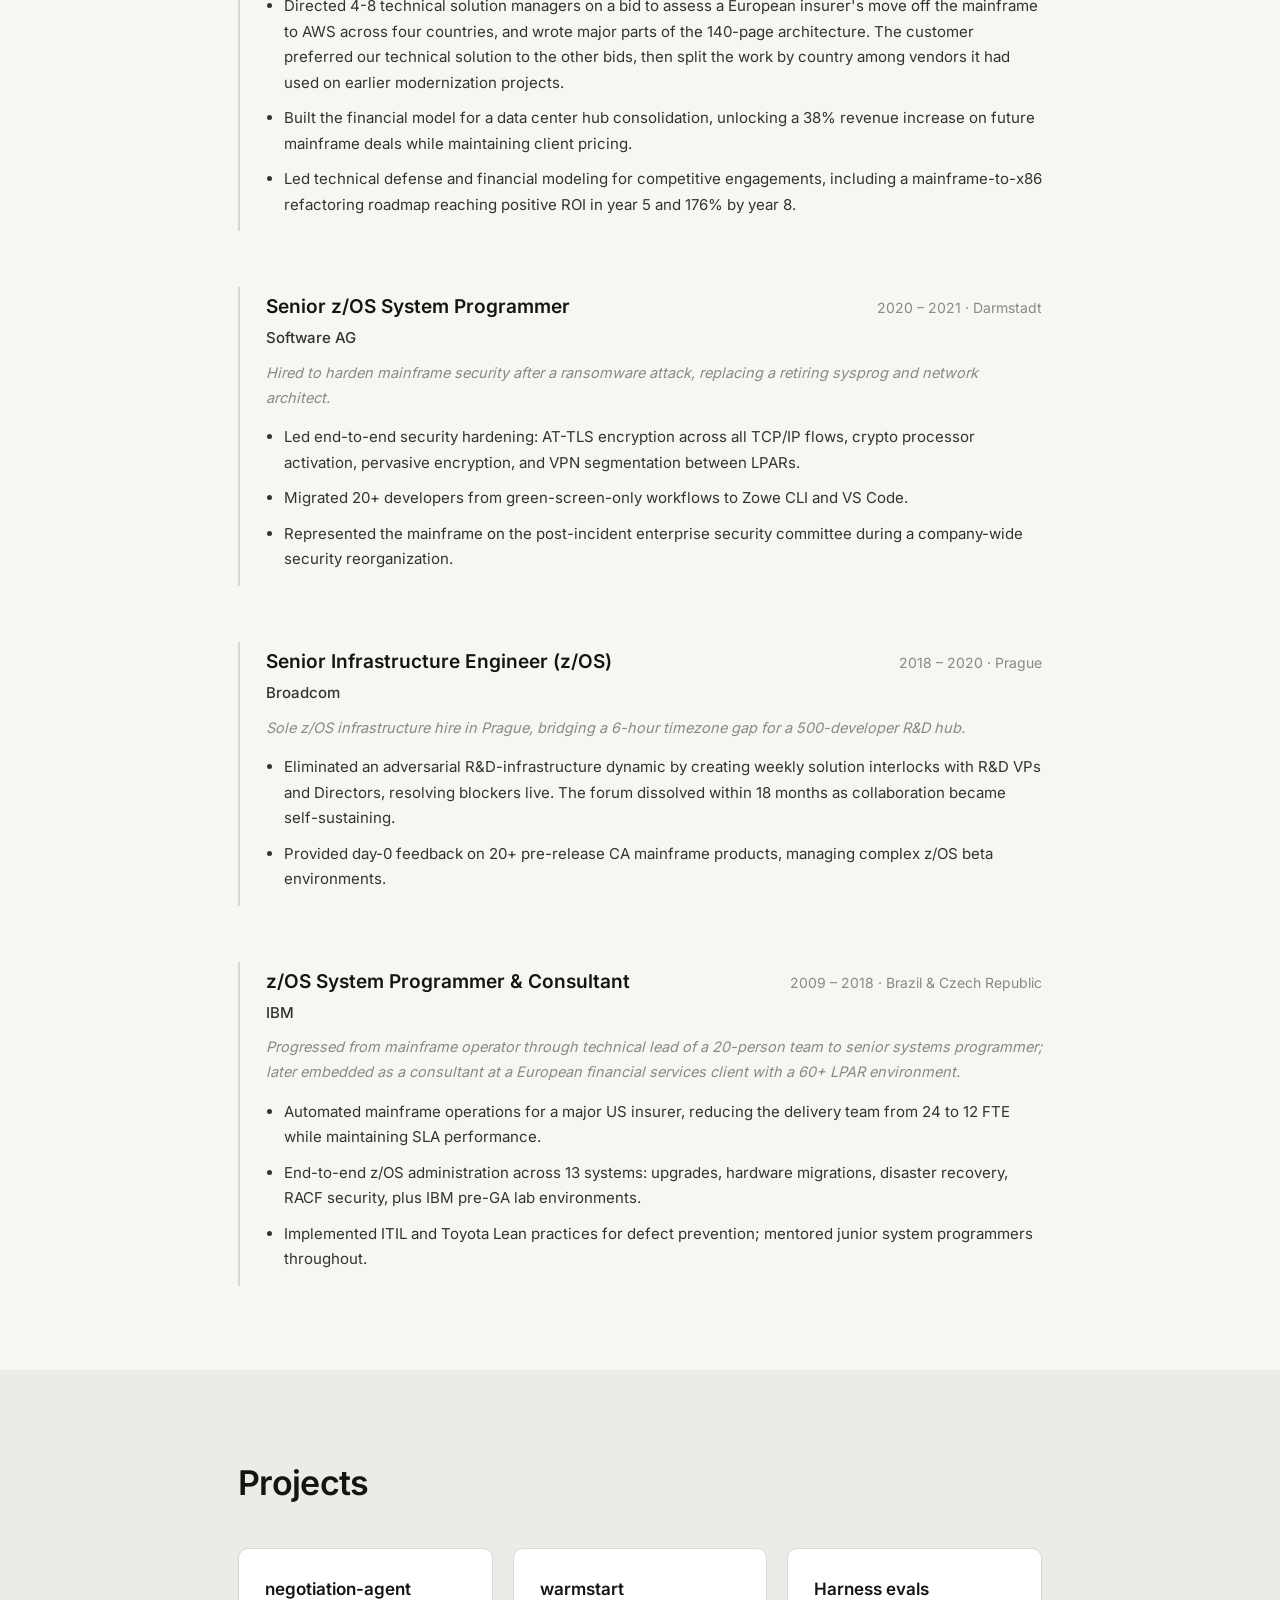
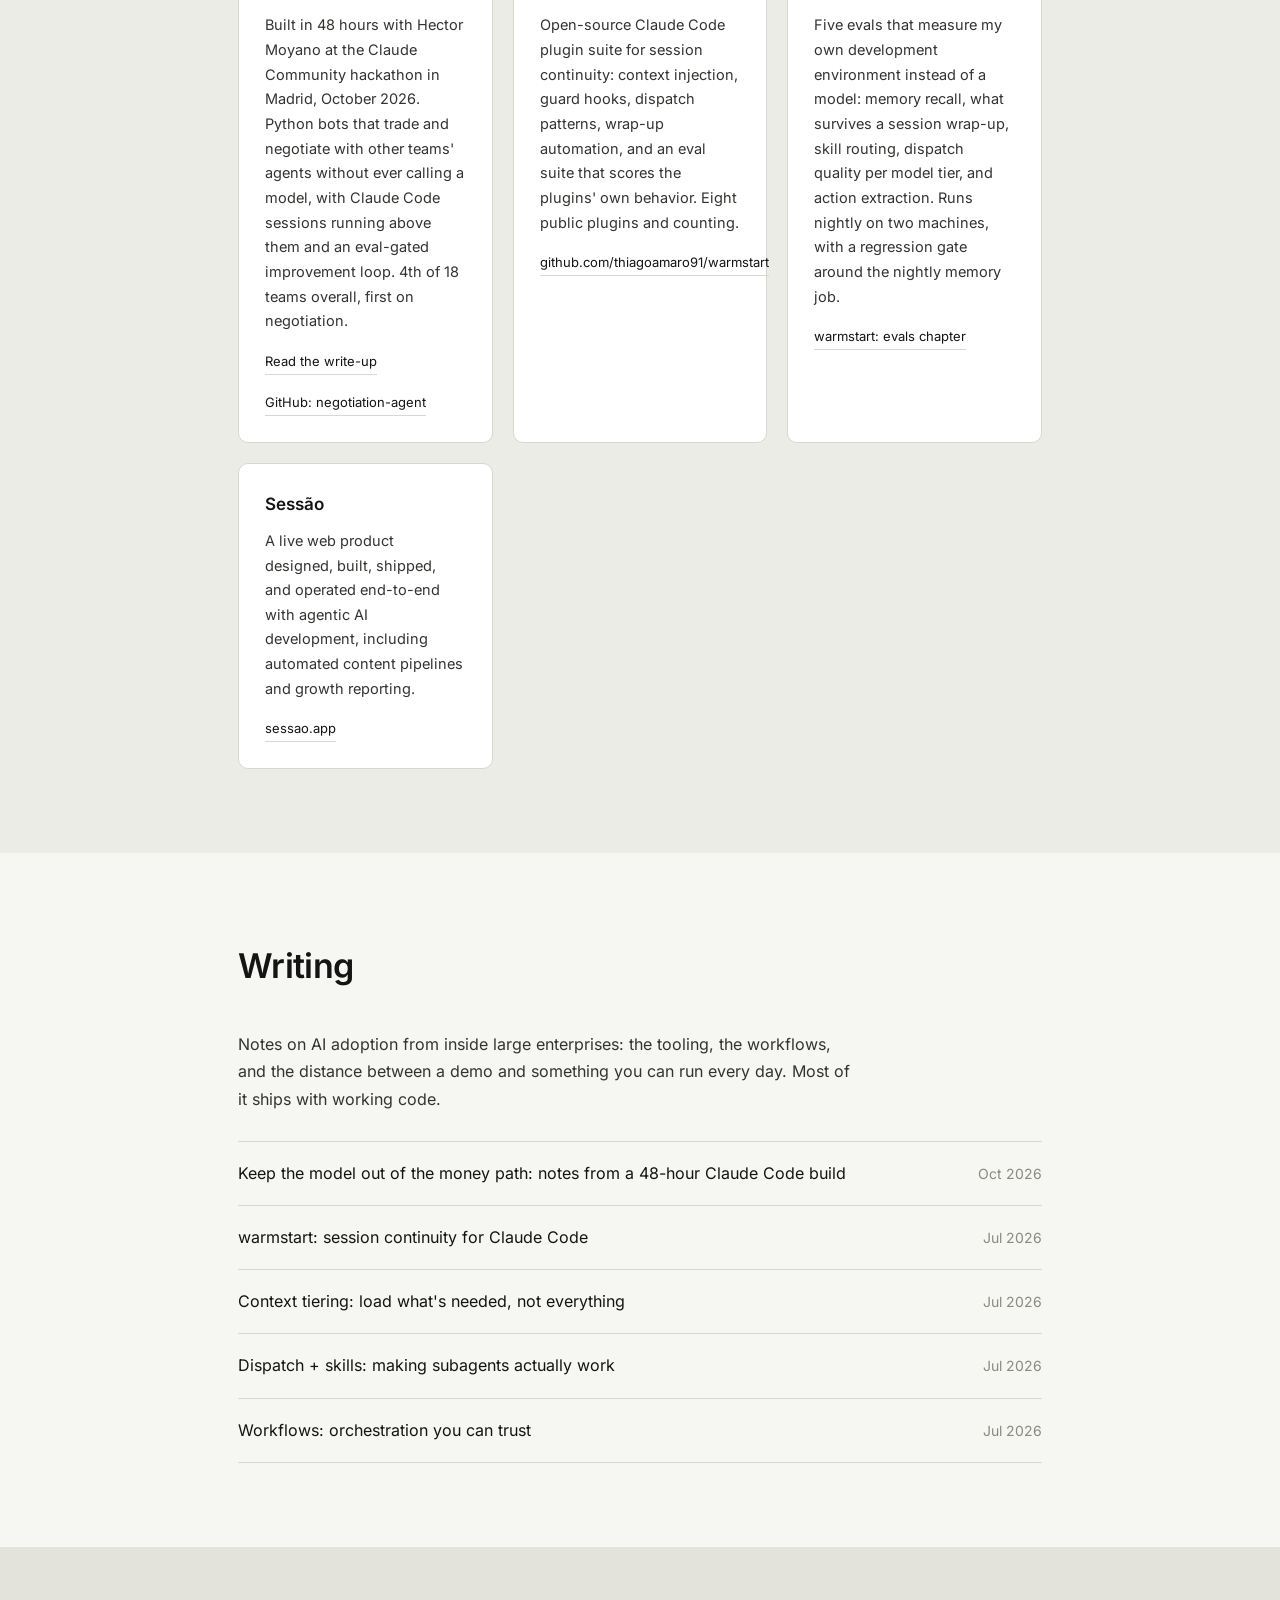
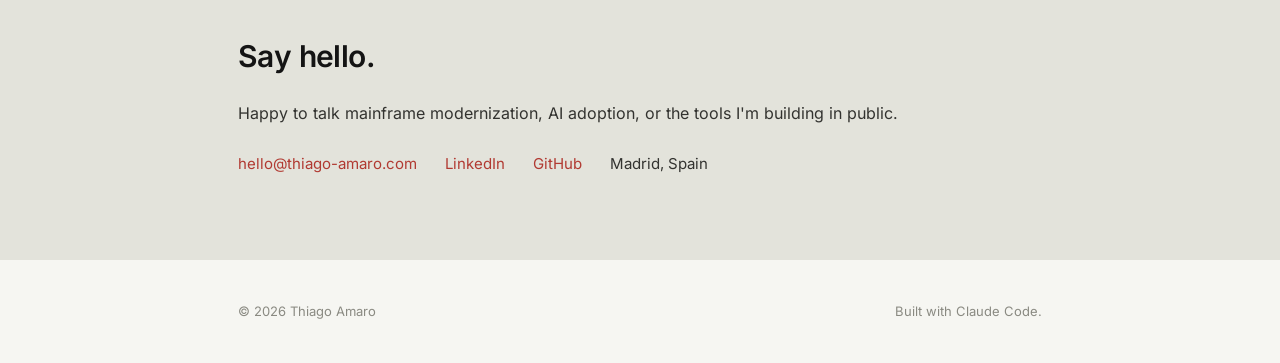
==== commit ff8d1311: "Rocket section: keep the AI workflows vague on the public page (owner 2026-11-23) Co-Authored-By: Cl" ====
--- a/index.html
+++ b/index.html
@@ -46,7 +46,7 @@
     <h2>About</h2>
     <div class="cols">
       <div>
-        <p>I spent twelve years as a mainframe system programmer at IBM, Broadcom, and Software AG, the kind of work where a mistake shows up on the evening news. Then I moved to the other side of the table: technical presales at Kyndryl, helping large banks, insurers, and governments decide what to do with the systems everything else runs on. Since August 2026 I'm at Rocket Software, building a multi-agent workflow on Claude and GitHub Copilot that produces what a seller needs, from a one-pager to a meeting deck.</p>
+        <p>I spent twelve years as a mainframe system programmer at IBM, Broadcom, and Software AG, the kind of work where a mistake shows up on the evening news. Then I moved to the other side of the table: technical presales at Kyndryl, helping large banks, insurers, and governments decide what to do with the systems everything else runs on. Since August 2026 I'm at Rocket Software, working on mainframe modernization and building internal multi-agent AI workflows.</p>
         <p>Presales changed a lot over my last two years at Kyndryl. Every modernization conversation turned into an AI conversation, and very few people in those meetings had spent real time on both sides.</p>
         <p>So I built things. In the beginning it was all for learning, but then they started to get useful: a multi-agent AI system my presales colleagues used every day, and open-source tooling for Claude Code that genuinely helps me in my daily work. In October I spent a weekend with Hector Moyano at the Claude Community hackathon in Madrid, building trading bots that negotiate without ever calling a model. We finished 4th of 18 teams overall and first on negotiation.</p>
         <p>It didn't stop at work. Claude helped coordinate my family's move from Prague to Madrid, and with a private server at home it now takes care of my home network, my home automation, and my two PCs.</p>
@@ -69,11 +69,10 @@
         <div><h3>Senior Principal Solutions Architect</h3><div class="org">Rocket Software</div></div>
         <div class="dates">2026 &ndash; present &middot; Madrid</div>
       </div>
-      <p class="role-context">Building a multi-agent workflow on Claude and GitHub Copilot, now being built into the company's customer-management product.</p>
-      <ul>
-        <li>Built the workflow so it reads customer records, sales and support data, email, documents and the web, and produces what a seller needs, from a one-pager to a meeting deck.</li>
-        <li>Designed the evaluation behind it: parallel AI judges scoring against fixed criteria, then side-by-side comparisons and reviews by my manager, a senior director and the EMEA presales leader. Working their feedback back in cut a run from 50 agents, about $120 and 90 minutes to 9-12 agents, $32-50 and 20-35 minutes, and both are still coming down.</li>
-        <li>For a bank's proof of concept, tested a product's AI code assistant on fewer than 10 questions and caught 3 wrong answers, including made-up links between programs.</li>
+      <p class="role-context">Building internal multi-agent AI workflows and the evaluations behind them.</p>
+      <ul>
+        <li>Sales and presales senior leadership reviewed the first workflow, and working their feedback back in has cut the cost and time of each run by more than half so far.</li>
+        <li>Mainframe application modernization: strategy, replatforming, and AI-assisted modernization for the most complex opportunities.</li>
       </ul>
     </div>
 
